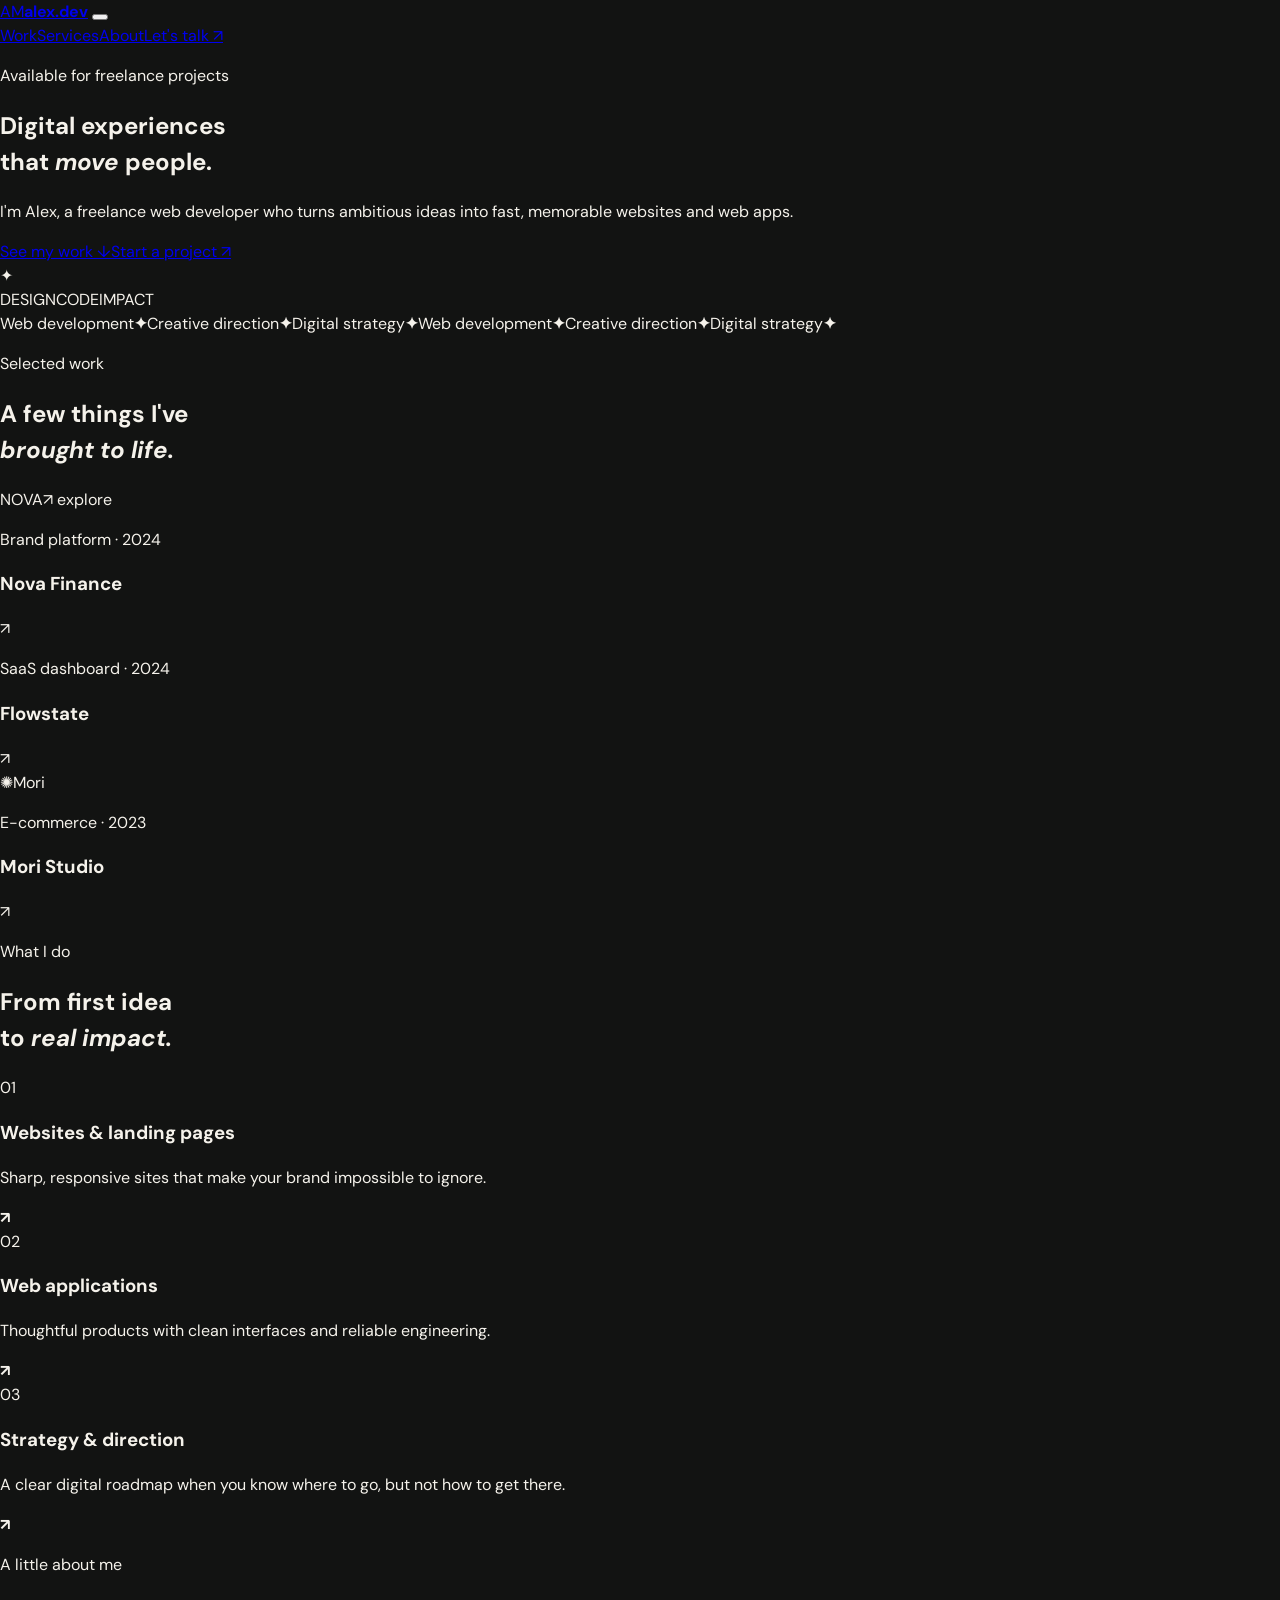
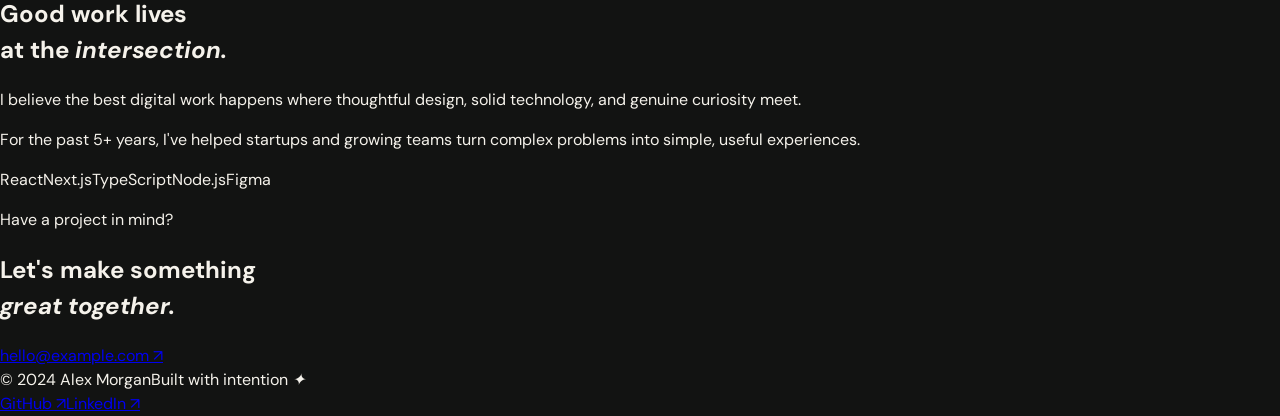
==== index.html @ ef169d7b "Build responsive freelance developer portfolio with dark editorial design" ====
<!doctype html>
<html lang="en">
<head>
  <meta charset="UTF-8" />
  <meta name="viewport" content="width=device-width, initial-scale=1.0" />
  <meta name="description" content="Alex Morgan is a freelance web developer building fast, polished websites and web applications." />
  <title>Alex Morgan — Freelance Web Developer</title>
  <link rel="preconnect" href="https://fonts.googleapis.com" />
  <link rel="preconnect" href="https://fonts.gstatic.com" crossorigin />
  <link href="https://fonts.googleapis.com/css2?family=DM+Sans:wght@400;500;600;700&family=Space+Grotesk:wght@500;600;700&display=swap" rel="stylesheet" />
  <link rel="stylesheet" href="styles.css" />
</head>
<body>
  <div class="noise" aria-hidden="true"></div>
  <header class="site-header">
    <a class="logo" href="#top" aria-label="Alex Morgan home"><span>AM</span><strong>alex<span>.</span>dev</strong></a>
    <button class="menu-toggle" aria-label="Toggle navigation" aria-expanded="false"><span></span><span></span></button>
    <nav class="nav" aria-label="Main navigation">
      <a href="#work">Work</a><a href="#services">Services</a><a href="#about">About</a><a class="nav-cta" href="#contact">Let's talk <span>↗</span></a>
    </nav>
  </header>

  <main id="top">
    <section class="hero section-wrap">
      <div class="hero-copy">
        <p class="eyebrow"><span class="status-dot"></span> Available for freelance projects</p>
        <h1>Digital experiences<br />that <em>move</em> people.</h1>
        <p class="hero-text">I'm Alex, a freelance web developer who turns ambitious ideas into fast, memorable websites and web apps.</p>
        <div class="hero-actions"><a class="button button-primary" href="#work">See my work <span>↓</span></a><a class="text-link" href="#contact">Start a project <span>↗</span></a></div>
      </div>
      <div class="hero-orbit" aria-hidden="true"><div class="orbit orbit-one"></div><div class="orbit orbit-two"></div><div class="orbit-core">✦</div><span class="orbit-label label-one">DESIGN</span><span class="orbit-label label-two">CODE</span><span class="orbit-label label-three">IMPACT</span></div>
    </section>

    <div class="marquee" aria-label="Services"><div class="marquee-track"><span>Web development</span><b>✦</b><span>Creative direction</span><b>✦</b><span>Digital strategy</span><b>✦</b><span>Web development</span><b>✦</b><span>Creative direction</span><b>✦</b><span>Digital strategy</span><b>✦</b></div></div>

    <section id="work" class="section-wrap section"><div class="section-heading"><p class="eyebrow">Selected work</p><h2>A few things I've<br /><em>brought to life.</em></h2></div>
      <div class="project-grid">
        <article class="project-card project-large"><div class="project-visual visual-one"><span class="visual-word">NOVA</span><span class="visual-ui">↗ explore</span></div><div class="project-meta"><div><p class="project-type">Brand platform · 2024</p><h3>Nova Finance</h3></div><span class="arrow">↗</span></div></article>
        <article class="project-card"><div class="project-visual visual-two"><div class="dashboard"><span></span><span></span><span></span><div class="chart"></div></div></div><div class="project-meta"><div><p class="project-type">SaaS dashboard · 2024</p><h3>Flowstate</h3></div><span class="arrow">↗</span></div></article>
        <article class="project-card"><div class="project-visual visual-three"><span class="sun">✺</span><span class="serif-word">Mori</span></div><div class="project-meta"><div><p class="project-type">E-commerce · 2023</p><h3>Mori Studio</h3></div><span class="arrow">↗</span></div></article>
      </div>
    </section>

    <section id="services" class="section-wrap section services-section"><div class="section-heading"><p class="eyebrow">What I do</p><h2>From first idea<br />to <em>real impact.</em></h2></div><div class="services-list"><div class="service"><span>01</span><h3>Websites &amp; landing pages</h3><p>Sharp, responsive sites that make your brand impossible to ignore.</p><b>↗</b></div><div class="service"><span>02</span><h3>Web applications</h3><p>Thoughtful products with clean interfaces and reliable engineering.</p><b>↗</b></div><div class="service"><span>03</span><h3>Strategy &amp; direction</h3><p>A clear digital roadmap when you know where to go, but not how to get there.</p><b>↗</b></div></div></section>

    <section id="about" class="about-section"><div class="section-wrap about-grid"><div><p class="eyebrow">A little about me</p><h2>Good work lives<br />at the <em>intersection.</em></h2></div><div class="about-copy"><p>I believe the best digital work happens where thoughtful design, solid technology, and genuine curiosity meet.</p><p>For the past 5+ years, I've helped startups and growing teams turn complex problems into simple, useful experiences.</p><div class="stack"><span>React</span><span>Next.js</span><span>TypeScript</span><span>Node.js</span><span>Figma</span></div></div></div></section>

    <section id="contact" class="contact-section section-wrap"><p class="eyebrow">Have a project in mind?</p><h2>Let's make something<br /><em>great together.</em></h2><a class="contact-email" href="mailto:hello@example.com">hello@example.com <span>↗</span></a></section>
  </main>
  <footer class="site-footer section-wrap"><span>© 2024 Alex Morgan</span><span>Built with intention <i>✦</i></span><div><a href="https://github.com/" target="_blank" rel="noreferrer">GitHub ↗</a><a href="https://www.linkedin.com/" target="_blank" rel="noreferrer">LinkedIn ↗</a></div></footer>
  <script src="script.js"></script>
</body>
</html>
---- styles.css ----
:root{--ink:#f5f2eb;--muted:#aaa9a3;--bg:#121312;--line:#343631;--lime:#d5f36c;--orange:#ff7958}*{box-sizing:border-box}html{scroll-behavior:smooth}body{margin:0;background:var(--bg);color:var(--ink);font-family:'DM Sans',sans-serif;line-height:1.5}.noise{position:fixed;inset:0;pointer-events:none;opacity:.035;z-index:5;background-image:url("data:image/svg+xml,%3Csvg viewBox='0 0 180 180' xmlns='http://www.w3.org/2000/svg'%3E%3Cfilter id='n'%3E%3CfeTurbulence type='fractalNoise' baseFrequency='.9' numOctaves='3' stitchTiles='stitch'/%3E%3C/filter%3E%3Crect width='100%25' height='100%25' filter='url(%23n)' opacity='.8'/%3E%3C/svg%3E')}a{color:inherit;text-decoration:none}.section-wrap{max-width:1180px;margin:0 auto;padding-left:32px;padding-right:32px}.site-header{height:90px;max-width:1180px;margin:auto;padding:0 32px;display:flex;align-items:center;justify-content:space-between}.logo{display:flex;align-items:center;gap:10px;font-family:'Space Grotesk';font-size:18px}.logo>span{font-size:11px;background:var(--lime);color:#171814;width:30px;height:30px;display:grid;place-items:center;border-radius:50%;font-weight:700}.logo strong span{color:var(--lime)}.nav{display:flex;align-items:center;gap:32px;color:var(--muted);font-size:14px}.nav a:hover,.text-link:hover{color:var(--ink)}.nav-cta{padding:10px 16px;border:1px solid var(--line);border-radius:30px;color:var(--ink)}.nav-cta span,.text-link span,.button span{color:var(--lime);margin-left:8px}.menu-toggle{display:none;background:none;border:0}.hero{min-height:610px;display:flex;align-items:center;justify-content:space-between;position:relative;overflow:hidden}.eyebrow{text-transform:uppercase;letter-spacing:.14em;color:var(--muted);font-size:11px;font-weight:700;margin:0 0 26px}.status-dot{display:inline-block;background:var(--lime);width:7px;height:7px;border-radius:50%;margin:0 8px 1px 0;box-shadow:0 0 12px var(--lime)}h1,h2,h3{font-family:'Space Grotesk',sans-serif;margin:0;line-height:1.04}h1{font-size:clamp(48px,7vw,88px);letter-spacing:-.07em;max-width:720px}h1 em,h2 em{font-family:Georgia,serif;font-weight:400;color:var(--lime)}.hero-text{max-width:410px;color:var(--muted);font-size:17px;margin:30px 0}.hero-actions{display:flex;align-items:center;gap:28px}.button{display:inline-block;padding:15px 21px;border-radius:30px;font-size:14px;font-weight:700}.button-primary{background:var(--lime);color:#171814}.text-link{font-size:14px;font-weight:700}.hero-orbit{width:380px;height:380px;position:relative;flex:none;margin-right:4%}.orbit{border:1px solid var(--line);border-radius:50%;position:absolute;inset:0}.orbit-one{transform:rotate(35deg) scaleY(.43);border-color:#5d624f}.orbit-two{transform:rotate(-35deg) scaleY(.43);border-color:#5d624f}.orbit-core{position:absolute;left:50%;top:50%;transform:translate(-50%,-50%);width:110px;height:110px;border-radius:50%;background:var(--orange);display:grid;place-items:center;font-size:40px;color:#1b1714}.orbit-label{position:absolute;font-size:10px;letter-spacing:.12em;color:var(--muted)}.label-one{top:20%;right:0}.label-two{bottom:18%;left:3%}.label-three{top:47%;left:-8%;color:var(--lime)}.marquee{border-block:1px solid var(--line);overflow:hidden;white-space:nowrap}.marquee-track{display:flex;justify-content:space-around;min-width:1050px;padding:20px 0;color:var(--muted);font-family:'Space Grotesk';font-size:13px;text-transform:uppercase;letter-spacing:.1em}.marquee b{color:var(--lime);font-weight:400}.section{padding-top:145px;padding-bottom:145px}.section-heading{margin-bottom:68px}.section-heading h2,.about-section h2,.contact-section h2{font-size:clamp(40px,5vw,68px);letter-spacing:-.06em}.project-grid{display:grid;grid-template-columns:1fr 1fr;gap:62px 24px}.project-card:first-child{grid-column:span 2}.project-visual{height:380px;display:grid;place-items:center;overflow:hidden;position:relative}.project-large .project-visual{height:480px}.visual-one{background:#e8dfcf;color:#292d27}.visual-word{font-family:'Space Grotesk';font-size:clamp(70px,13vw,170px);letter-spacing:-.1em;font-weight:700}.visual-ui{position:absolute;right:28px;bottom:24px;font-size:12px;text-transform:uppercase}.visual-two{background:#27342e}.dashboard{background:#d5f36c;width:70%;height:65%;padding:18px;box-shadow:18px 18px 0 #17201b;position:relative}.dashboard span{display:inline-block;width:7px;height:7px;border-radius:50%;background:#27342e;margin-right:4px}.chart{position:absolute;bottom:18%;left:12%;right:12%;height:35%;border-bottom:2px solid #27342e;border-left:2px solid #27342e;transform:skewY(-18deg)}.visual-three{background:#d9e2d3;color:#304036}.sun{font-size:52px;position:absolute;top:15%;right:18%}.serif-word{font:italic 100px Georgia}.project-meta{display:flex;justify-content:space-between;padding-top:18px;border-bottom:1px solid var(--line);padding-bottom:20px}.project-type{color:var(--muted);font-size:11px;text-transform:uppercase;letter-spacing:.12em;margin:0 0 8px}.project-meta h3{font-size:23px}.arrow{color:var(--lime);font-size:24px}.services-section{display:grid;grid-template-columns:1fr 1.3fr;gap:80px}.services-list{border-top:1px solid var(--line)}.service{display:grid;grid-template-columns:40px 1fr 30px;gap:20px;align-items:start;padding:26px 0;border-bottom:1px solid var(--line)}.service>span,.service p{color:var(--muted);font-size:13px}.service h3{font-size:21px}.service p{margin:9px 0 0;max-width:300px}.service b{color:var(--lime);font-size:22px}.about-section{background:#d5f36c;color:#1c211a;padding:130px 0}.about-grid{display:grid;grid-template-columns:1fr 1fr;gap:80px}.about-section .eyebrow{color:#576247}.about-section h2 em{color:#27351e}.about-copy>p{font-size:19px;max-width:470px}.stack{display:flex;flex-wrap:wrap;gap:8px;margin-top:35px}.stack span{border:1px solid #8ba149;border-radius:20px;padding:8px 14px;font-size:12px}.contact-section{text-align:center;padding-top:160px;padding-bottom:150px}.contact-section .eyebrow{color:var(--lime)}.contact-email{display:inline-block;font:clamp(20px,3vw,32px) Georgia,serif;font-style:italic;margin-top:45px;border-bottom:1px solid var(--lime);padding-bottom:10px}.contact-email span{font:20px 'DM Sans';color:var(--lime);margin-left:10px}.site-footer{border-top:1px solid var(--line);padding-top:24px;padding-bottom:32px;color:var(--muted);font-size:12px;display:flex;justify-content:space-between}.site-footer div{display:flex;gap:22px}.site-footer a:hover{color:var(--lime)}.site-footer i{color:var(--lime);font-style:normal}.menu-toggle span{display:block;width:24px;height:1px;background:var(--ink);margin:6px}
@media(max-width:800px){.site-header{height:75px}.menu-toggle{display:block}.nav{display:none;position:absolute;z-index:10;top:75px;left:0;right:0;background:var(--bg);padding:24px 32px 30px;flex-direction:column;align-items:flex-start;border-bottom:1px solid var(--line)}.nav.open{display:flex}.hero{min-height:670px;display:block;padding-top:100px}.hero-orbit{position:absolute;width:260px;height:260px;right:-80px;bottom:30px;opacity:.8}.orbit-core{width:75px;height:75px;font-size:27px}.hero-text{font-size:15px}.section{padding-top:100px;padding-bottom:100px}.project-grid{display:block}.project-card{margin-bottom:52px}.project-large .project-visual,.project-visual{height:300px}.services-section,.about-grid{display:block}.services-list{margin-top:50px}.about-section{padding:100px 0}.about-copy{margin-top:50px}.site-footer{flex-wrap:wrap;gap:16px}.site-footer>span:nth-child(2){order:3;width:100%}}
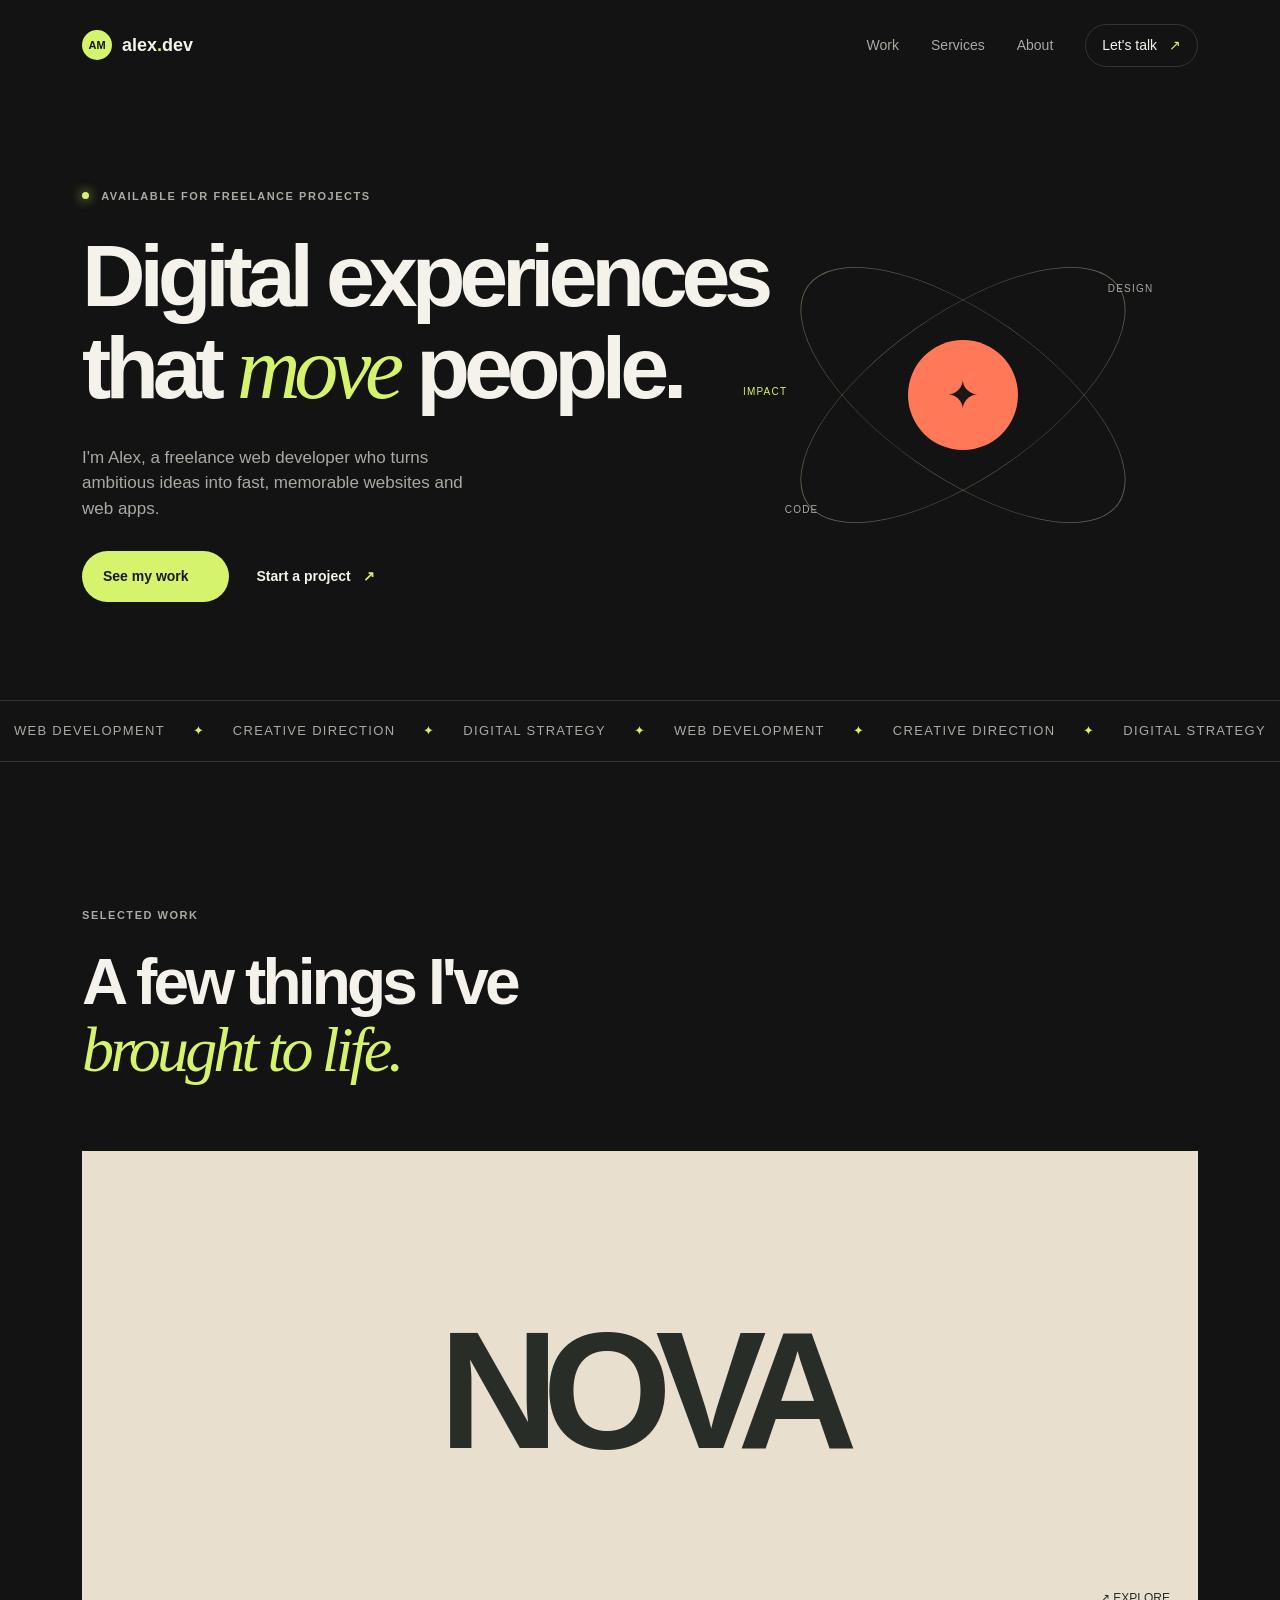
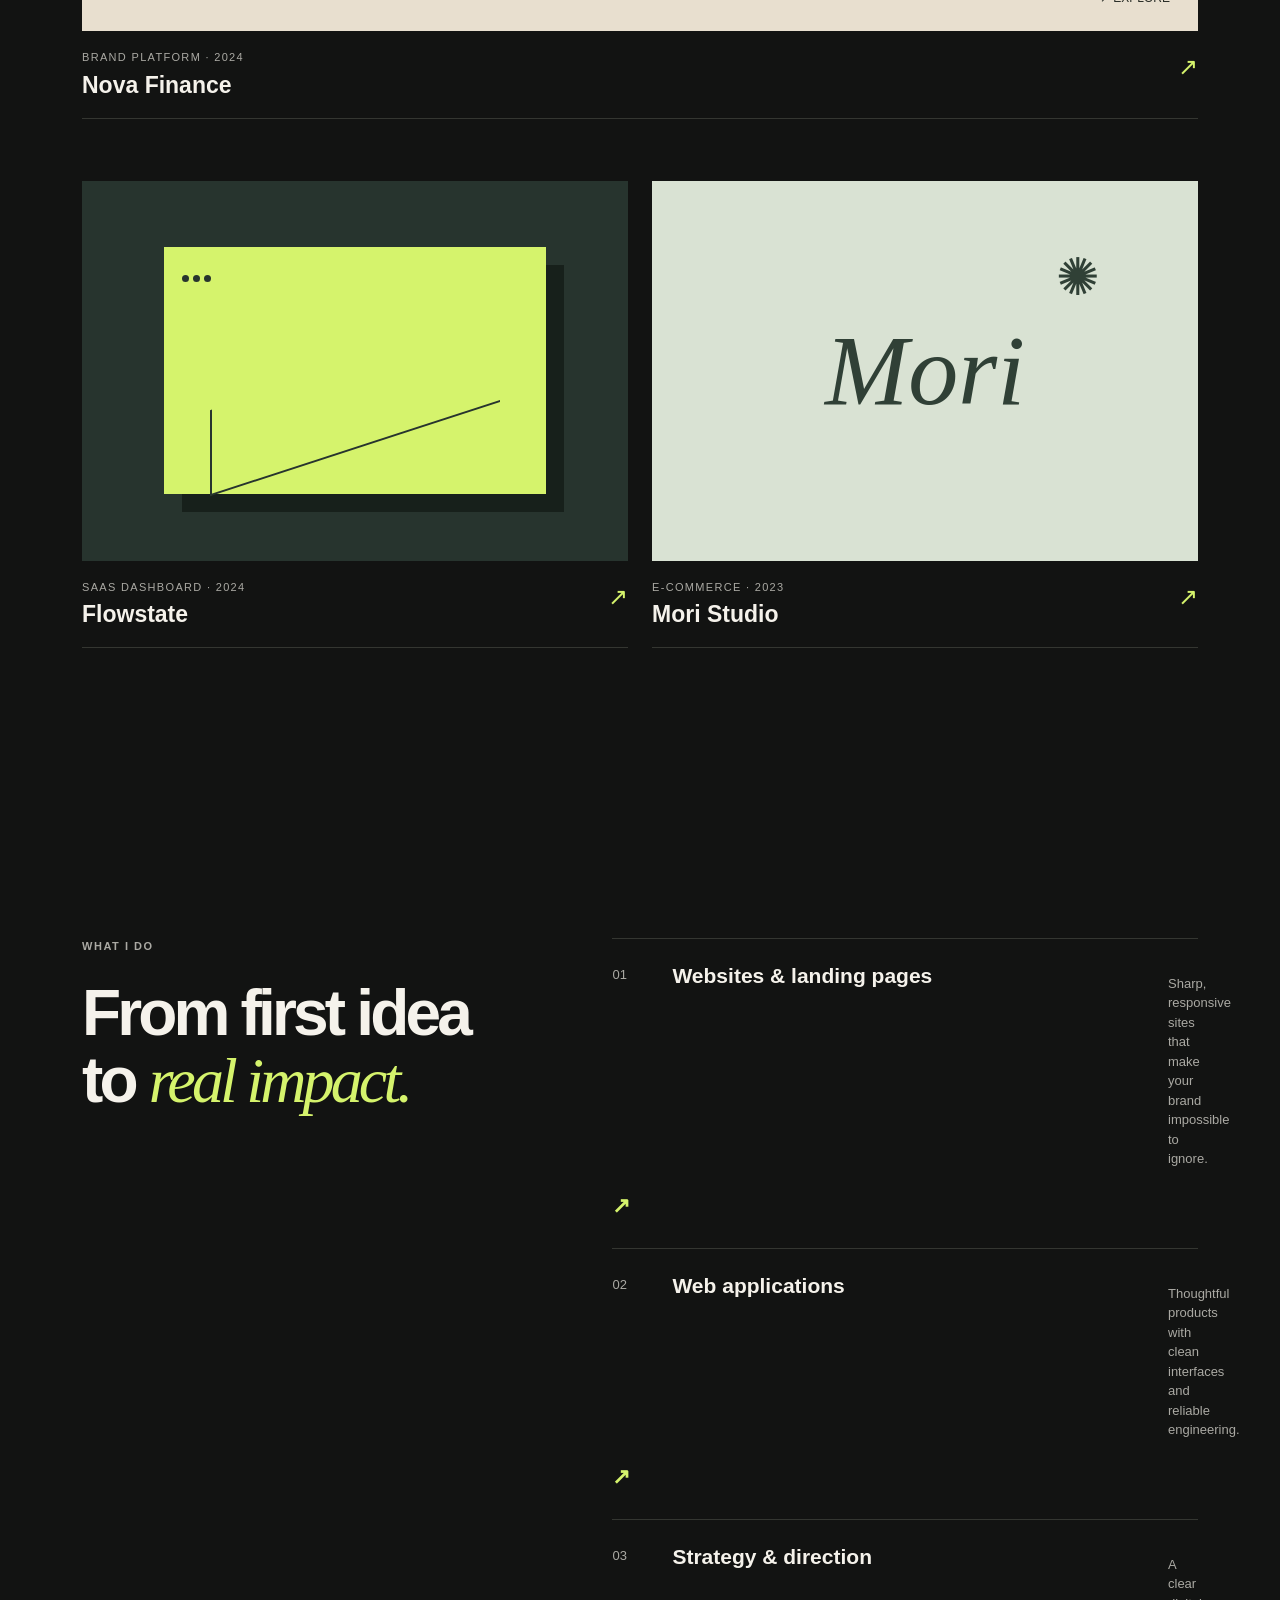
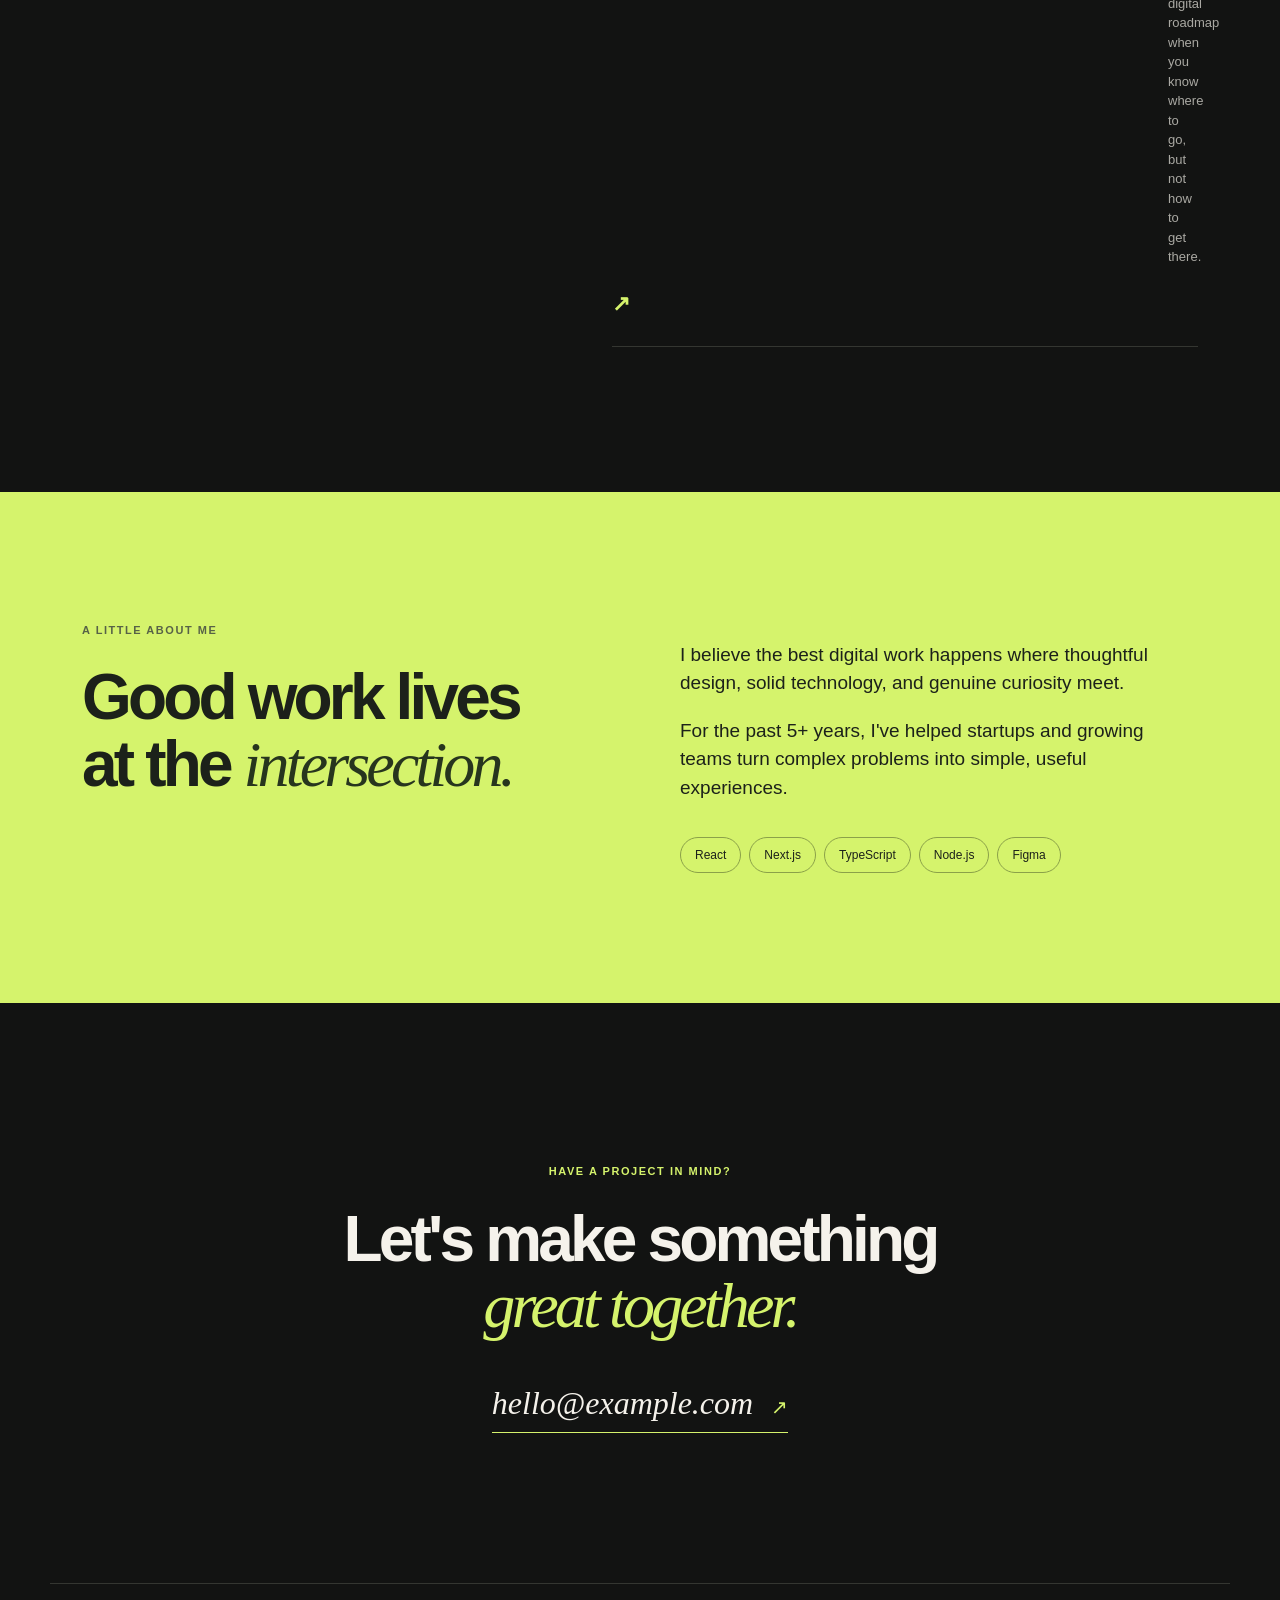
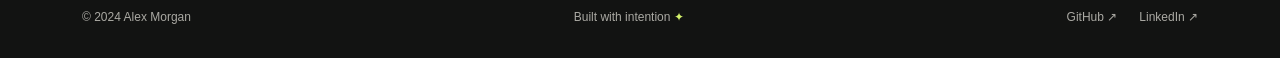
==== commit 5f7fd803: "Convert portfolio into a self-contained single HTML file" ====
--- a/index.html
+++ b/index.html
@@ -1,53 +1,26 @@
 <!doctype html>
 <html lang="en">
 <head>
-  <meta charset="UTF-8" />
-  <meta name="viewport" content="width=device-width, initial-scale=1.0" />
-  <meta name="description" content="Alex Morgan is a freelance web developer building fast, polished websites and web applications." />
+  <meta charset="UTF-8">
+  <meta name="viewport" content="width=device-width, initial-scale=1.0">
+  <meta name="description" content="Alex Morgan is a freelance web developer building fast, polished websites and web applications.">
   <title>Alex Morgan — Freelance Web Developer</title>
-  <link rel="preconnect" href="https://fonts.googleapis.com" />
-  <link rel="preconnect" href="https://fonts.gstatic.com" crossorigin />
-  <link href="https://fonts.googleapis.com/css2?family=DM+Sans:wght@400;500;600;700&family=Space+Grotesk:wght@500;600;700&display=swap" rel="stylesheet" />
-  <link rel="stylesheet" href="styles.css" />
+  <style>
+    :root{--ink:#f5f2eb;--muted:#aaa9a3;--bg:#121312;--line:#343631;--lime:#d5f36c;--orange:#ff7958}*{box-sizing:border-box}html{scroll-behavior:smooth}body{margin:0;background:var(--bg);color:var(--ink);font-family:Arial,Helvetica,sans-serif;line-height:1.5}a{color:inherit;text-decoration:none}.section-wrap{max-width:1180px;margin:auto;padding-left:32px;padding-right:32px}.site-header{height:90px;max-width:1180px;margin:auto;padding:0 32px;display:flex;align-items:center;justify-content:space-between}.logo{display:flex;align-items:center;gap:10px;font-size:18px;font-weight:700}.logo>span{font-size:11px;background:var(--lime);color:#171814;width:30px;height:30px;display:grid;place-items:center;border-radius:50%}.logo strong span{color:var(--lime)}.nav{display:flex;align-items:center;gap:32px;color:var(--muted);font-size:14px}.nav a:hover,.text-link:hover{color:var(--ink)}.nav-cta{padding:10px 16px;border:1px solid var(--line);border-radius:30px;color:var(--ink)}.nav-cta span,.text-link span,.button span{color:var(--lime);margin-left:8px}.menu-toggle{display:none;background:none;border:0}.menu-toggle span{display:block;width:24px;height:1px;background:var(--ink);margin:6px}.hero{min-height:610px;display:flex;align-items:center;justify-content:space-between;position:relative;overflow:hidden}.eyebrow{text-transform:uppercase;letter-spacing:.14em;color:var(--muted);font-size:11px;font-weight:700;margin:0 0 26px}.status-dot{display:inline-block;background:var(--lime);width:7px;height:7px;border-radius:50%;margin:0 8px 1px 0;box-shadow:0 0 12px var(--lime)}h1,h2,h3{margin:0;line-height:1.04}h1{font-size:clamp(48px,7vw,88px);letter-spacing:-.07em;max-width:720px}h1 em,h2 em{font-family:Georgia,serif;font-weight:400;color:var(--lime)}.hero-text{max-width:410px;color:var(--muted);font-size:17px;margin:30px 0}.hero-actions{display:flex;align-items:center;gap:28px}.button{display:inline-block;padding:15px 21px;border-radius:30px;font-size:14px;font-weight:700}.button-primary{background:var(--lime);color:#171814}.text-link{font-size:14px;font-weight:700}.hero-orbit{width:380px;height:380px;position:relative;flex:none;margin-right:4%}.orbit{border:1px solid var(--line);border-radius:50%;position:absolute;inset:0}.orbit-one{transform:rotate(35deg) scaleY(.43);border-color:#5d624f}.orbit-two{transform:rotate(-35deg) scaleY(.43);border-color:#5d624f}.orbit-core{position:absolute;left:50%;top:50%;transform:translate(-50%,-50%);width:110px;height:110px;border-radius:50%;background:var(--orange);display:grid;place-items:center;font-size:40px;color:#1b1714}.orbit-label{position:absolute;font-size:10px;letter-spacing:.12em;color:var(--muted)}.label-one{top:20%;right:0}.label-two{bottom:18%;left:3%}.label-three{top:47%;left:-8%;color:var(--lime)}.marquee{border-block:1px solid var(--line);overflow:hidden;white-space:nowrap}.marquee-track{display:flex;justify-content:space-around;min-width:1050px;padding:20px 0;color:var(--muted);font-size:13px;text-transform:uppercase;letter-spacing:.1em}.marquee b{color:var(--lime);font-weight:400}.section{padding-top:145px;padding-bottom:145px}.section-heading{margin-bottom:68px}.section-heading h2,.about-section h2,.contact-section h2{font-size:clamp(40px,5vw,68px);letter-spacing:-.06em}.project-grid{display:grid;grid-template-columns:1fr 1fr;gap:62px 24px}.project-card:first-child{grid-column:span 2}.project-visual{height:380px;display:grid;place-items:center;overflow:hidden;position:relative}.project-large .project-visual{height:480px}.visual-one{background:#e8dfcf;color:#292d27}.visual-word{font-size:clamp(70px,13vw,170px);letter-spacing:-.1em;font-weight:700}.visual-ui{position:absolute;right:28px;bottom:24px;font-size:12px;text-transform:uppercase}.visual-two{background:#27342e}.dashboard{background:var(--lime);width:70%;height:65%;padding:18px;box-shadow:18px 18px 0 #17201b;position:relative}.dashboard span{display:inline-block;width:7px;height:7px;border-radius:50%;background:#27342e;margin-right:4px}.chart{position:absolute;bottom:18%;left:12%;right:12%;height:35%;border-bottom:2px solid #27342e;border-left:2px solid #27342e;transform:skewY(-18deg)}.visual-three{background:#d9e2d3;color:#304036}.sun{font-size:52px;position:absolute;top:15%;right:18%}.serif-word{font:italic 100px Georgia}.project-meta{display:flex;justify-content:space-between;padding-top:18px;border-bottom:1px solid var(--line);padding-bottom:20px}.project-type{color:var(--muted);font-size:11px;text-transform:uppercase;letter-spacing:.12em;margin:0 0 8px}.project-meta h3{font-size:23px}.arrow{color:var(--lime);font-size:24px}.services-section{display:grid;grid-template-columns:1fr 1.3fr;gap:80px}.services-list{border-top:1px solid var(--line)}.service{display:grid;grid-template-columns:40px 1fr 30px;gap:20px;align-items:start;padding:26px 0;border-bottom:1px solid var(--line)}.service>span,.service p{color:var(--muted);font-size:13px}.service h3{font-size:21px}.service p{margin:9px 0 0;max-width:300px}.service b{color:var(--lime);font-size:22px}.about-section{background:var(--lime);color:#1c211a;padding:130px 0}.about-grid{display:grid;grid-template-columns:1fr 1fr;gap:80px}.about-section .eyebrow{color:#576247}.about-section h2 em{color:#27351e}.about-copy>p{font-size:19px;max-width:470px}.stack{display:flex;flex-wrap:wrap;gap:8px;margin-top:35px}.stack span{border:1px solid #8ba149;border-radius:20px;padding:8px 14px;font-size:12px}.contact-section{text-align:center;padding-top:160px;padding-bottom:150px}.contact-section .eyebrow{color:var(--lime)}.contact-email{display:inline-block;font:clamp(20px,3vw,32px) Georgia,serif;font-style:italic;margin-top:45px;border-bottom:1px solid var(--lime);padding-bottom:10px}.contact-email span{font:20px Arial;color:var(--lime);margin-left:10px}.site-footer{border-top:1px solid var(--line);padding-top:24px;padding-bottom:32px;color:var(--muted);font-size:12px;display:flex;justify-content:space-between}.site-footer div{display:flex;gap:22px}.site-footer a:hover{color:var(--lime)}.site-footer i{color:var(--lime);font-style:normal}
+    @media(max-width:800px){.site-header{height:75px}.menu-toggle{display:block}.nav{display:none;position:absolute;z-index:10;top:75px;left:0;right:0;background:var(--bg);padding:24px 32px 30px;flex-direction:column;align-items:flex-start;border-bottom:1px solid var(--line)}.nav.open{display:flex}.hero{min-height:670px;display:block;padding-top:100px}.hero-orbit{position:absolute;width:260px;height:260px;right:-80px;bottom:30px;opacity:.8}.orbit-core{width:75px;height:75px;font-size:27px}.hero-text{font-size:15px}.section{padding-top:100px;padding-bottom:100px}.project-grid{display:block}.project-card{margin-bottom:52px}.project-large .project-visual,.project-visual{height:300px}.services-section,.about-grid{display:block}.services-list{margin-top:50px}.about-section{padding:100px 0}.about-copy{margin-top:50px}.site-footer{flex-wrap:wrap;gap:16px}.site-footer>span:nth-child(2){order:3;width:100%}}
+  </style>
 </head>
 <body>
-  <div class="noise" aria-hidden="true"></div>
-  <header class="site-header">
-    <a class="logo" href="#top" aria-label="Alex Morgan home"><span>AM</span><strong>alex<span>.</span>dev</strong></a>
-    <button class="menu-toggle" aria-label="Toggle navigation" aria-expanded="false"><span></span><span></span></button>
-    <nav class="nav" aria-label="Main navigation">
-      <a href="#work">Work</a><a href="#services">Services</a><a href="#about">About</a><a class="nav-cta" href="#contact">Let's talk <span>↗</span></a>
-    </nav>
-  </header>
-
+  <header class="site-header"><a class="logo" href="#top" aria-label="Alex Morgan home"><span>AM</span><strong>alex<span>.</span>dev</strong></a><button class="menu-toggle" aria-label="Toggle navigation" aria-expanded="false"><span></span><span></span></button><nav class="nav" aria-label="Main navigation"><a href="#work">Work</a><a href="#services">Services</a><a href="#about">About</a><a class="nav-cta" href="#contact">Let's talk <span>↗</span></a></nav></header>
   <main id="top">
-    <section class="hero section-wrap">
-      <div class="hero-copy">
-        <p class="eyebrow"><span class="status-dot"></span> Available for freelance projects</p>
-        <h1>Digital experiences<br />that <em>move</em> people.</h1>
-        <p class="hero-text">I'm Alex, a freelance web developer who turns ambitious ideas into fast, memorable websites and web apps.</p>
-        <div class="hero-actions"><a class="button button-primary" href="#work">See my work <span>↓</span></a><a class="text-link" href="#contact">Start a project <span>↗</span></a></div>
-      </div>
-      <div class="hero-orbit" aria-hidden="true"><div class="orbit orbit-one"></div><div class="orbit orbit-two"></div><div class="orbit-core">✦</div><span class="orbit-label label-one">DESIGN</span><span class="orbit-label label-two">CODE</span><span class="orbit-label label-three">IMPACT</span></div>
-    </section>
-
-    <div class="marquee" aria-label="Services"><div class="marquee-track"><span>Web development</span><b>✦</b><span>Creative direction</span><b>✦</b><span>Digital strategy</span><b>✦</b><span>Web development</span><b>✦</b><span>Creative direction</span><b>✦</b><span>Digital strategy</span><b>✦</b></div></div>
-
-    <section id="work" class="section-wrap section"><div class="section-heading"><p class="eyebrow">Selected work</p><h2>A few things I've<br /><em>brought to life.</em></h2></div>
-      <div class="project-grid">
-        <article class="project-card project-large"><div class="project-visual visual-one"><span class="visual-word">NOVA</span><span class="visual-ui">↗ explore</span></div><div class="project-meta"><div><p class="project-type">Brand platform · 2024</p><h3>Nova Finance</h3></div><span class="arrow">↗</span></div></article>
-        <article class="project-card"><div class="project-visual visual-two"><div class="dashboard"><span></span><span></span><span></span><div class="chart"></div></div></div><div class="project-meta"><div><p class="project-type">SaaS dashboard · 2024</p><h3>Flowstate</h3></div><span class="arrow">↗</span></div></article>
-        <article class="project-card"><div class="project-visual visual-three"><span class="sun">✺</span><span class="serif-word">Mori</span></div><div class="project-meta"><div><p class="project-type">E-commerce · 2023</p><h3>Mori Studio</h3></div><span class="arrow">↗</span></div></article>
-      </div>
-    </section>
-
-    <section id="services" class="section-wrap section services-section"><div class="section-heading"><p class="eyebrow">What I do</p><h2>From first idea<br />to <em>real impact.</em></h2></div><div class="services-list"><div class="service"><span>01</span><h3>Websites &amp; landing pages</h3><p>Sharp, responsive sites that make your brand impossible to ignore.</p><b>↗</b></div><div class="service"><span>02</span><h3>Web applications</h3><p>Thoughtful products with clean interfaces and reliable engineering.</p><b>↗</b></div><div class="service"><span>03</span><h3>Strategy &amp; direction</h3><p>A clear digital roadmap when you know where to go, but not how to get there.</p><b>↗</b></div></div></section>
-
-    <section id="about" class="about-section"><div class="section-wrap about-grid"><div><p class="eyebrow">A little about me</p><h2>Good work lives<br />at the <em>intersection.</em></h2></div><div class="about-copy"><p>I believe the best digital work happens where thoughtful design, solid technology, and genuine curiosity meet.</p><p>For the past 5+ years, I've helped startups and growing teams turn complex problems into simple, useful experiences.</p><div class="stack"><span>React</span><span>Next.js</span><span>TypeScript</span><span>Node.js</span><span>Figma</span></div></div></div></section>
-
-    <section id="contact" class="contact-section section-wrap"><p class="eyebrow">Have a project in mind?</p><h2>Let's make something<br /><em>great together.</em></h2><a class="contact-email" href="mailto:hello@example.com">hello@example.com <span>↗</span></a></section>
+    <section class="hero section-wrap"><div class="hero-copy"><p class="eyebrow"><span class="status-dot"></span> Available for freelance projects</p><h1>Digital experiences<br>that <em>move</em> people.</h1><p class="hero-text">I'm Alex, a freelance web developer who turns ambitious ideas into fast, memorable websites and web apps.</p><div class="hero-actions"><a class="button button-primary" href="#work">See my work <span>↓</span></a><a class="text-link" href="#contact">Start a project <span>↗</span></a></div></div><div class="hero-orbit" aria-hidden="true"><div class="orbit orbit-one"></div><div class="orbit orbit-two"></div><div class="orbit-core">✦</div><span class="orbit-label label-one">DESIGN</span><span class="orbit-label label-two">CODE</span><span class="orbit-label label-three">IMPACT</span></div></section>
+    <div class="marquee"><div class="marquee-track"><span>Web development</span><b>✦</b><span>Creative direction</span><b>✦</b><span>Digital strategy</span><b>✦</b><span>Web development</span><b>✦</b><span>Creative direction</span><b>✦</b><span>Digital strategy</span></div></div>
+    <section id="work" class="section-wrap section"><div class="section-heading"><p class="eyebrow">Selected work</p><h2>A few things I've<br><em>brought to life.</em></h2></div><div class="project-grid"><article class="project-card project-large"><div class="project-visual visual-one"><span class="visual-word">NOVA</span><span class="visual-ui">↗ explore</span></div><div class="project-meta"><div><p class="project-type">Brand platform · 2024</p><h3>Nova Finance</h3></div><span class="arrow">↗</span></div></article><article class="project-card"><div class="project-visual visual-two"><div class="dashboard"><span></span><span></span><span></span><div class="chart"></div></div></div><div class="project-meta"><div><p class="project-type">SaaS dashboard · 2024</p><h3>Flowstate</h3></div><span class="arrow">↗</span></div></article><article class="project-card"><div class="project-visual visual-three"><span class="sun">✺</span><span class="serif-word">Mori</span></div><div class="project-meta"><div><p class="project-type">E-commerce · 2023</p><h3>Mori Studio</h3></div><span class="arrow">↗</span></div></article></div></section>
+    <section id="services" class="section-wrap section services-section"><div class="section-heading"><p class="eyebrow">What I do</p><h2>From first idea<br>to <em>real impact.</em></h2></div><div class="services-list"><div class="service"><span>01</span><h3>Websites &amp; landing pages</h3><p>Sharp, responsive sites that make your brand impossible to ignore.</p><b>↗</b></div><div class="service"><span>02</span><h3>Web applications</h3><p>Thoughtful products with clean interfaces and reliable engineering.</p><b>↗</b></div><div class="service"><span>03</span><h3>Strategy &amp; direction</h3><p>A clear digital roadmap when you know where to go, but not how to get there.</p><b>↗</b></div></div></section>
+    <section id="about" class="about-section"><div class="section-wrap about-grid"><div><p class="eyebrow">A little about me</p><h2>Good work lives<br>at the <em>intersection.</em></h2></div><div class="about-copy"><p>I believe the best digital work happens where thoughtful design, solid technology, and genuine curiosity meet.</p><p>For the past 5+ years, I've helped startups and growing teams turn complex problems into simple, useful experiences.</p><div class="stack"><span>React</span><span>Next.js</span><span>TypeScript</span><span>Node.js</span><span>Figma</span></div></div></div></section>
+    <section id="contact" class="contact-section section-wrap"><p class="eyebrow">Have a project in mind?</p><h2>Let's make something<br><em>great together.</em></h2><a class="contact-email" href="mailto:hello@example.com">hello@example.com <span>↗</span></a></section>
   </main>
   <footer class="site-footer section-wrap"><span>© 2024 Alex Morgan</span><span>Built with intention <i>✦</i></span><div><a href="https://github.com/" target="_blank" rel="noreferrer">GitHub ↗</a><a href="https://www.linkedin.com/" target="_blank" rel="noreferrer">LinkedIn ↗</a></div></footer>
-  <script src="script.js"></script>
+  <script>const toggle=document.querySelector('.menu-toggle'),nav=document.querySelector('.nav');toggle.addEventListener('click',()=>{const open=nav.classList.toggle('open');toggle.setAttribute('aria-expanded',open)});document.querySelectorAll('.nav a').forEach(link=>link.addEventListener('click',()=>{nav.classList.remove('open');toggle.setAttribute('aria-expanded','false')}));</script>
 </body>
 </html>
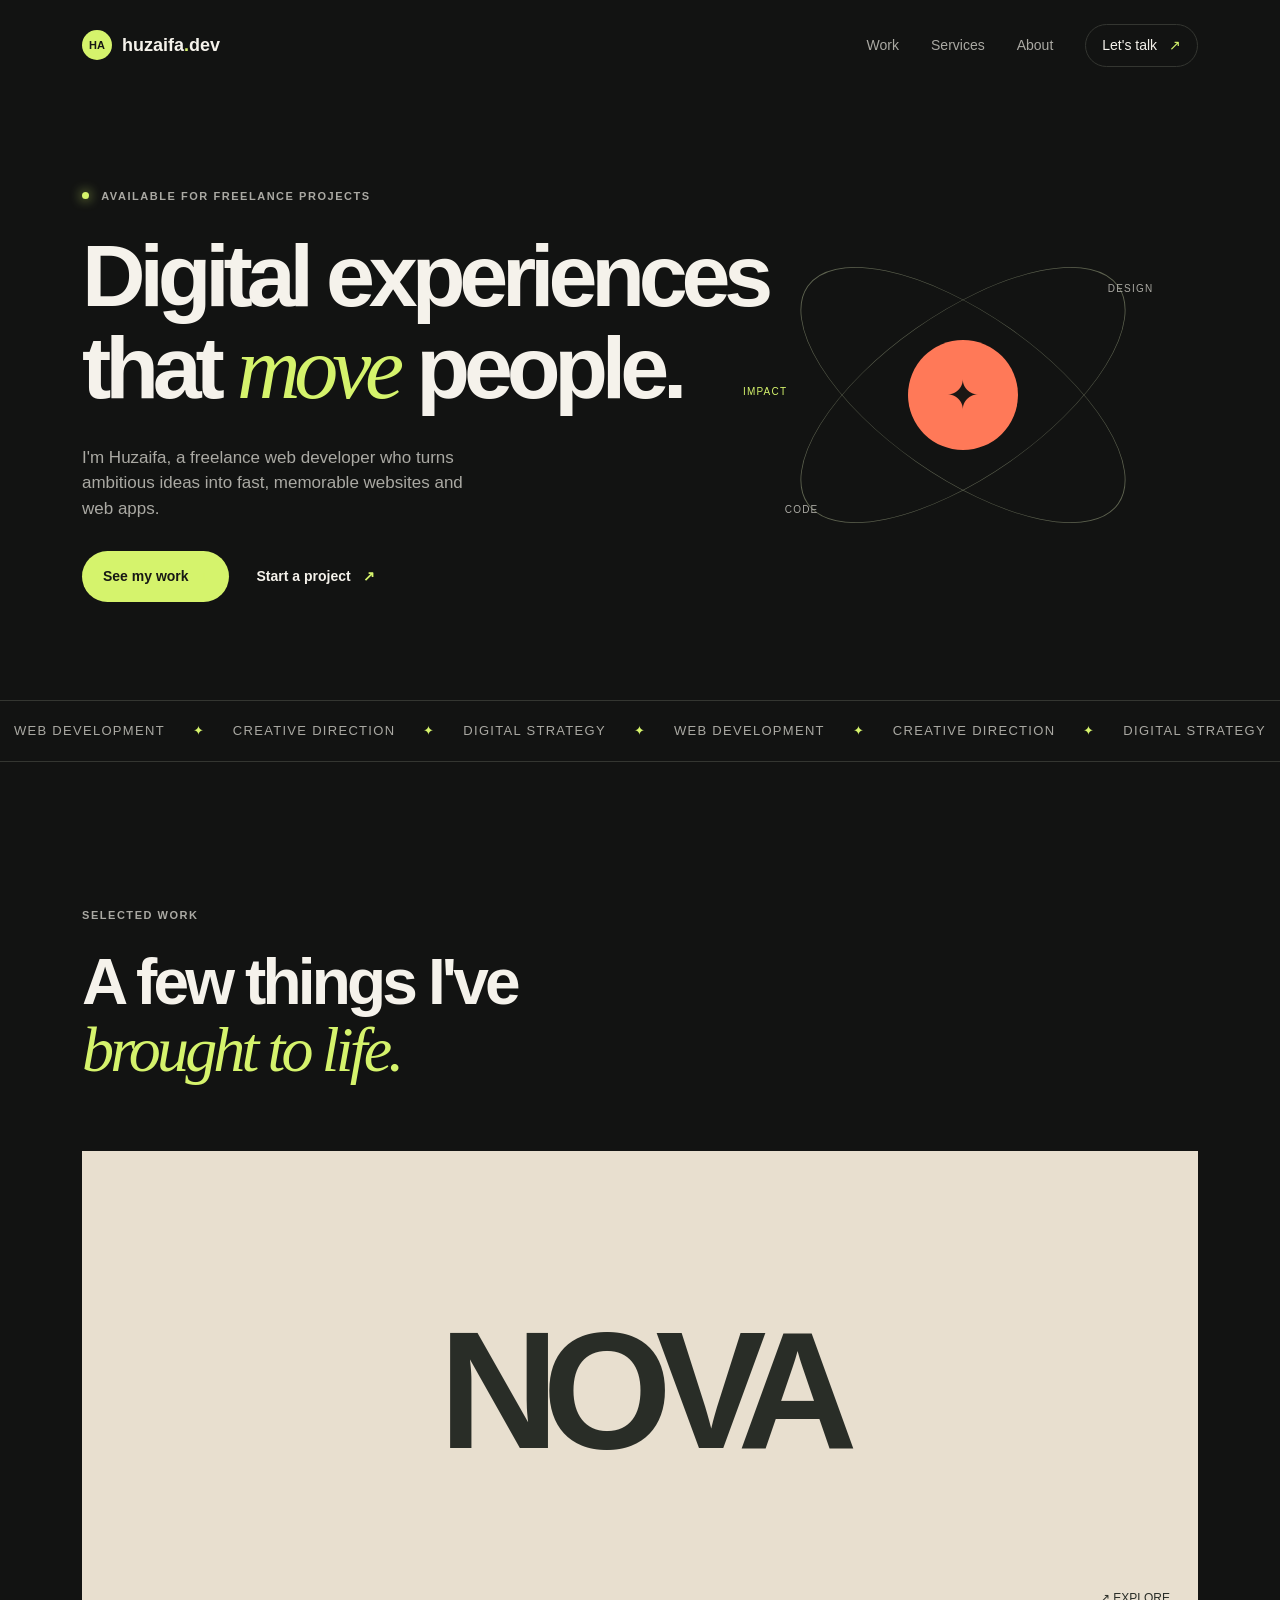
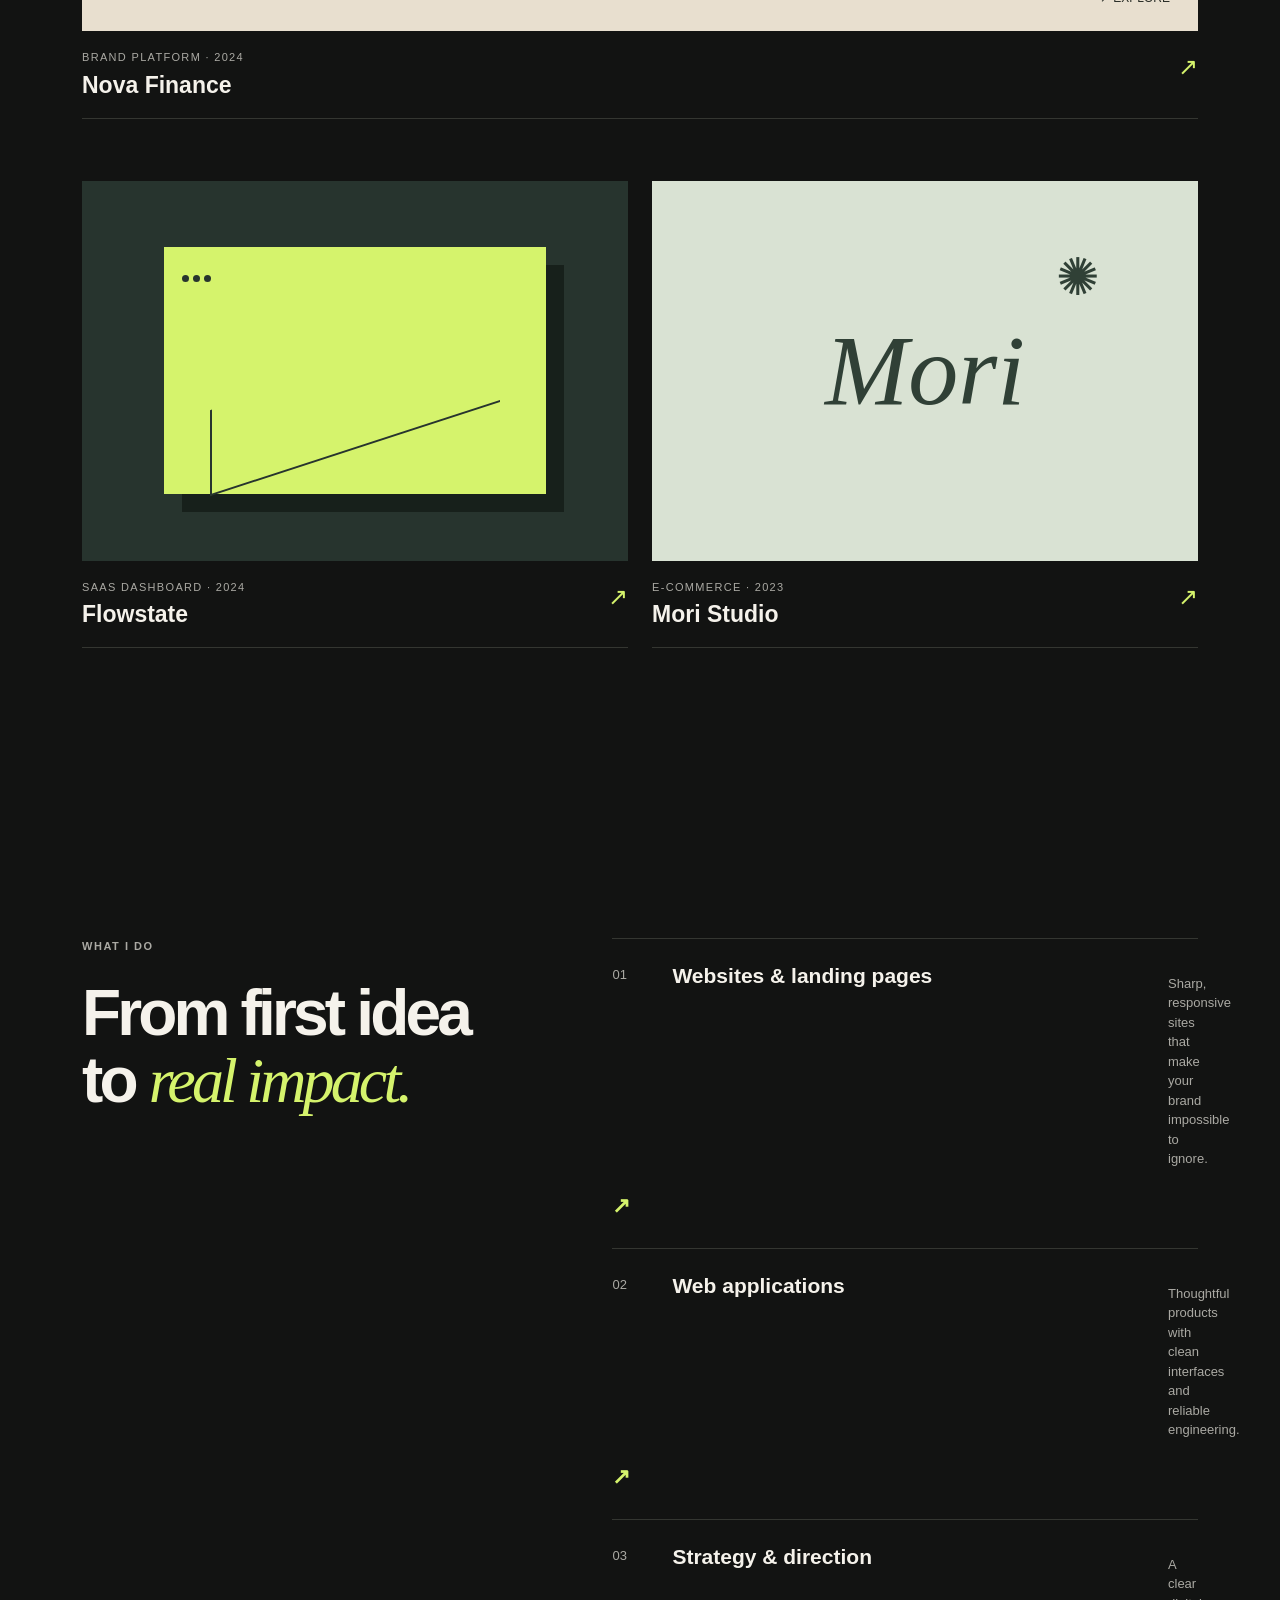
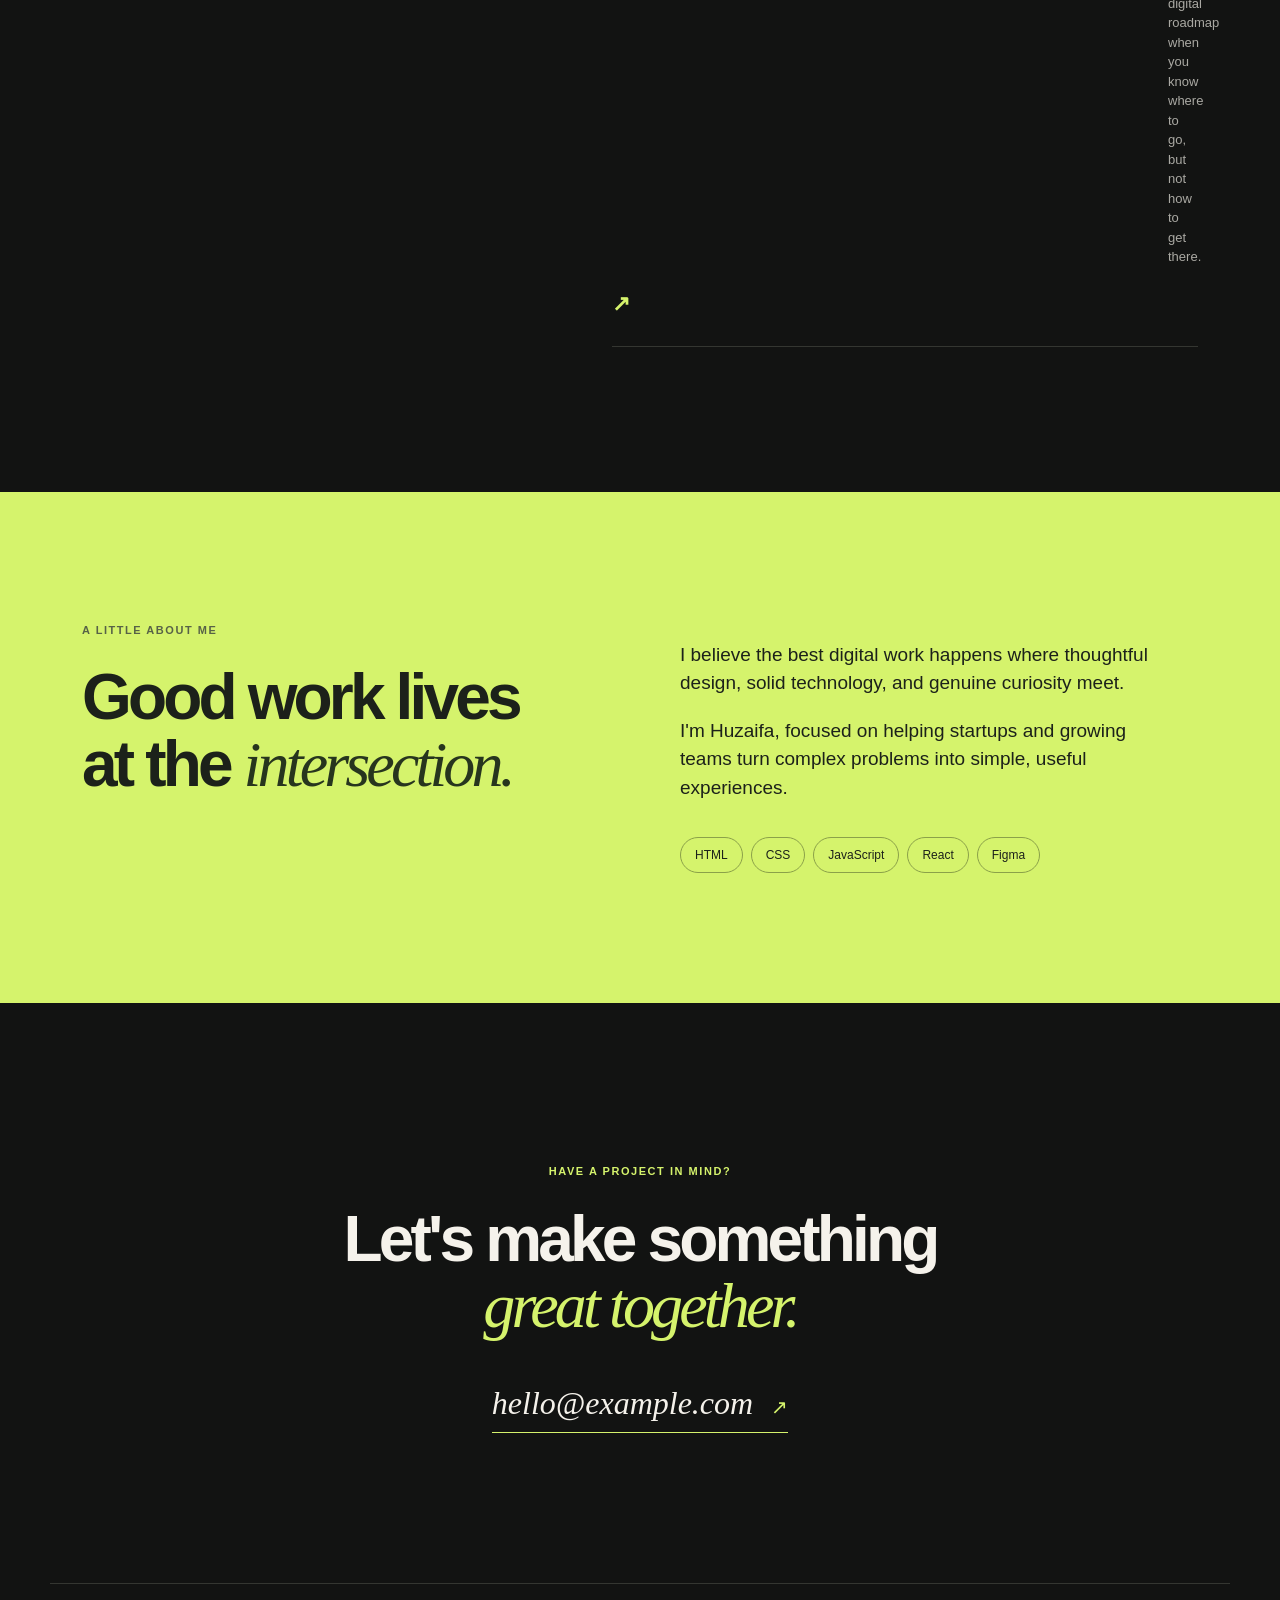
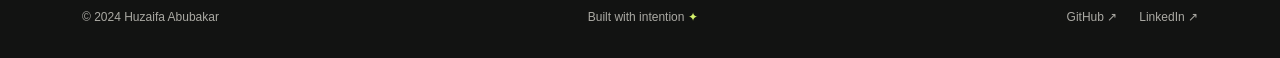
==== commit 0539414d: "Personalize portfolio with Huzaifa Abubakar identity" ====
--- a/index.html
+++ b/index.html
@@ -3,24 +3,24 @@
 <head>
   <meta charset="UTF-8">
   <meta name="viewport" content="width=device-width, initial-scale=1.0">
-  <meta name="description" content="Alex Morgan is a freelance web developer building fast, polished websites and web applications.">
-  <title>Alex Morgan — Freelance Web Developer</title>
+  <meta name="description" content="Huzaifa Abubakar is a freelance web developer building fast, polished websites and web applications.">
+  <title>Huzaifa Abubakar — Freelance Web Developer</title>
   <style>
     :root{--ink:#f5f2eb;--muted:#aaa9a3;--bg:#121312;--line:#343631;--lime:#d5f36c;--orange:#ff7958}*{box-sizing:border-box}html{scroll-behavior:smooth}body{margin:0;background:var(--bg);color:var(--ink);font-family:Arial,Helvetica,sans-serif;line-height:1.5}a{color:inherit;text-decoration:none}.section-wrap{max-width:1180px;margin:auto;padding-left:32px;padding-right:32px}.site-header{height:90px;max-width:1180px;margin:auto;padding:0 32px;display:flex;align-items:center;justify-content:space-between}.logo{display:flex;align-items:center;gap:10px;font-size:18px;font-weight:700}.logo>span{font-size:11px;background:var(--lime);color:#171814;width:30px;height:30px;display:grid;place-items:center;border-radius:50%}.logo strong span{color:var(--lime)}.nav{display:flex;align-items:center;gap:32px;color:var(--muted);font-size:14px}.nav a:hover,.text-link:hover{color:var(--ink)}.nav-cta{padding:10px 16px;border:1px solid var(--line);border-radius:30px;color:var(--ink)}.nav-cta span,.text-link span,.button span{color:var(--lime);margin-left:8px}.menu-toggle{display:none;background:none;border:0}.menu-toggle span{display:block;width:24px;height:1px;background:var(--ink);margin:6px}.hero{min-height:610px;display:flex;align-items:center;justify-content:space-between;position:relative;overflow:hidden}.eyebrow{text-transform:uppercase;letter-spacing:.14em;color:var(--muted);font-size:11px;font-weight:700;margin:0 0 26px}.status-dot{display:inline-block;background:var(--lime);width:7px;height:7px;border-radius:50%;margin:0 8px 1px 0;box-shadow:0 0 12px var(--lime)}h1,h2,h3{margin:0;line-height:1.04}h1{font-size:clamp(48px,7vw,88px);letter-spacing:-.07em;max-width:720px}h1 em,h2 em{font-family:Georgia,serif;font-weight:400;color:var(--lime)}.hero-text{max-width:410px;color:var(--muted);font-size:17px;margin:30px 0}.hero-actions{display:flex;align-items:center;gap:28px}.button{display:inline-block;padding:15px 21px;border-radius:30px;font-size:14px;font-weight:700}.button-primary{background:var(--lime);color:#171814}.text-link{font-size:14px;font-weight:700}.hero-orbit{width:380px;height:380px;position:relative;flex:none;margin-right:4%}.orbit{border:1px solid var(--line);border-radius:50%;position:absolute;inset:0}.orbit-one{transform:rotate(35deg) scaleY(.43);border-color:#5d624f}.orbit-two{transform:rotate(-35deg) scaleY(.43);border-color:#5d624f}.orbit-core{position:absolute;left:50%;top:50%;transform:translate(-50%,-50%);width:110px;height:110px;border-radius:50%;background:var(--orange);display:grid;place-items:center;font-size:40px;color:#1b1714}.orbit-label{position:absolute;font-size:10px;letter-spacing:.12em;color:var(--muted)}.label-one{top:20%;right:0}.label-two{bottom:18%;left:3%}.label-three{top:47%;left:-8%;color:var(--lime)}.marquee{border-block:1px solid var(--line);overflow:hidden;white-space:nowrap}.marquee-track{display:flex;justify-content:space-around;min-width:1050px;padding:20px 0;color:var(--muted);font-size:13px;text-transform:uppercase;letter-spacing:.1em}.marquee b{color:var(--lime);font-weight:400}.section{padding-top:145px;padding-bottom:145px}.section-heading{margin-bottom:68px}.section-heading h2,.about-section h2,.contact-section h2{font-size:clamp(40px,5vw,68px);letter-spacing:-.06em}.project-grid{display:grid;grid-template-columns:1fr 1fr;gap:62px 24px}.project-card:first-child{grid-column:span 2}.project-visual{height:380px;display:grid;place-items:center;overflow:hidden;position:relative}.project-large .project-visual{height:480px}.visual-one{background:#e8dfcf;color:#292d27}.visual-word{font-size:clamp(70px,13vw,170px);letter-spacing:-.1em;font-weight:700}.visual-ui{position:absolute;right:28px;bottom:24px;font-size:12px;text-transform:uppercase}.visual-two{background:#27342e}.dashboard{background:var(--lime);width:70%;height:65%;padding:18px;box-shadow:18px 18px 0 #17201b;position:relative}.dashboard span{display:inline-block;width:7px;height:7px;border-radius:50%;background:#27342e;margin-right:4px}.chart{position:absolute;bottom:18%;left:12%;right:12%;height:35%;border-bottom:2px solid #27342e;border-left:2px solid #27342e;transform:skewY(-18deg)}.visual-three{background:#d9e2d3;color:#304036}.sun{font-size:52px;position:absolute;top:15%;right:18%}.serif-word{font:italic 100px Georgia}.project-meta{display:flex;justify-content:space-between;padding-top:18px;border-bottom:1px solid var(--line);padding-bottom:20px}.project-type{color:var(--muted);font-size:11px;text-transform:uppercase;letter-spacing:.12em;margin:0 0 8px}.project-meta h3{font-size:23px}.arrow{color:var(--lime);font-size:24px}.services-section{display:grid;grid-template-columns:1fr 1.3fr;gap:80px}.services-list{border-top:1px solid var(--line)}.service{display:grid;grid-template-columns:40px 1fr 30px;gap:20px;align-items:start;padding:26px 0;border-bottom:1px solid var(--line)}.service>span,.service p{color:var(--muted);font-size:13px}.service h3{font-size:21px}.service p{margin:9px 0 0;max-width:300px}.service b{color:var(--lime);font-size:22px}.about-section{background:var(--lime);color:#1c211a;padding:130px 0}.about-grid{display:grid;grid-template-columns:1fr 1fr;gap:80px}.about-section .eyebrow{color:#576247}.about-section h2 em{color:#27351e}.about-copy>p{font-size:19px;max-width:470px}.stack{display:flex;flex-wrap:wrap;gap:8px;margin-top:35px}.stack span{border:1px solid #8ba149;border-radius:20px;padding:8px 14px;font-size:12px}.contact-section{text-align:center;padding-top:160px;padding-bottom:150px}.contact-section .eyebrow{color:var(--lime)}.contact-email{display:inline-block;font:clamp(20px,3vw,32px) Georgia,serif;font-style:italic;margin-top:45px;border-bottom:1px solid var(--lime);padding-bottom:10px}.contact-email span{font:20px Arial;color:var(--lime);margin-left:10px}.site-footer{border-top:1px solid var(--line);padding-top:24px;padding-bottom:32px;color:var(--muted);font-size:12px;display:flex;justify-content:space-between}.site-footer div{display:flex;gap:22px}.site-footer a:hover{color:var(--lime)}.site-footer i{color:var(--lime);font-style:normal}
     @media(max-width:800px){.site-header{height:75px}.menu-toggle{display:block}.nav{display:none;position:absolute;z-index:10;top:75px;left:0;right:0;background:var(--bg);padding:24px 32px 30px;flex-direction:column;align-items:flex-start;border-bottom:1px solid var(--line)}.nav.open{display:flex}.hero{min-height:670px;display:block;padding-top:100px}.hero-orbit{position:absolute;width:260px;height:260px;right:-80px;bottom:30px;opacity:.8}.orbit-core{width:75px;height:75px;font-size:27px}.hero-text{font-size:15px}.section{padding-top:100px;padding-bottom:100px}.project-grid{display:block}.project-card{margin-bottom:52px}.project-large .project-visual,.project-visual{height:300px}.services-section,.about-grid{display:block}.services-list{margin-top:50px}.about-section{padding:100px 0}.about-copy{margin-top:50px}.site-footer{flex-wrap:wrap;gap:16px}.site-footer>span:nth-child(2){order:3;width:100%}}
   </style>
 </head>
 <body>
-  <header class="site-header"><a class="logo" href="#top" aria-label="Alex Morgan home"><span>AM</span><strong>alex<span>.</span>dev</strong></a><button class="menu-toggle" aria-label="Toggle navigation" aria-expanded="false"><span></span><span></span></button><nav class="nav" aria-label="Main navigation"><a href="#work">Work</a><a href="#services">Services</a><a href="#about">About</a><a class="nav-cta" href="#contact">Let's talk <span>↗</span></a></nav></header>
+  <header class="site-header"><a class="logo" href="#top" aria-label="Huzaifa Abubakar home"><span>HA</span><strong>huzaifa<span>.</span>dev</strong></a><button class="menu-toggle" aria-label="Toggle navigation" aria-expanded="false"><span></span><span></span></button><nav class="nav" aria-label="Main navigation"><a href="#work">Work</a><a href="#services">Services</a><a href="#about">About</a><a class="nav-cta" href="#contact">Let's talk <span>↗</span></a></nav></header>
   <main id="top">
-    <section class="hero section-wrap"><div class="hero-copy"><p class="eyebrow"><span class="status-dot"></span> Available for freelance projects</p><h1>Digital experiences<br>that <em>move</em> people.</h1><p class="hero-text">I'm Alex, a freelance web developer who turns ambitious ideas into fast, memorable websites and web apps.</p><div class="hero-actions"><a class="button button-primary" href="#work">See my work <span>↓</span></a><a class="text-link" href="#contact">Start a project <span>↗</span></a></div></div><div class="hero-orbit" aria-hidden="true"><div class="orbit orbit-one"></div><div class="orbit orbit-two"></div><div class="orbit-core">✦</div><span class="orbit-label label-one">DESIGN</span><span class="orbit-label label-two">CODE</span><span class="orbit-label label-three">IMPACT</span></div></section>
+    <section class="hero section-wrap"><div class="hero-copy"><p class="eyebrow"><span class="status-dot"></span> Available for freelance projects</p><h1>Digital experiences<br>that <em>move</em> people.</h1><p class="hero-text">I'm Huzaifa, a freelance web developer who turns ambitious ideas into fast, memorable websites and web apps.</p><div class="hero-actions"><a class="button button-primary" href="#work">See my work <span>↓</span></a><a class="text-link" href="#contact">Start a project <span>↗</span></a></div></div><div class="hero-orbit" aria-hidden="true"><div class="orbit orbit-one"></div><div class="orbit orbit-two"></div><div class="orbit-core">✦</div><span class="orbit-label label-one">DESIGN</span><span class="orbit-label label-two">CODE</span><span class="orbit-label label-three">IMPACT</span></div></section>
     <div class="marquee"><div class="marquee-track"><span>Web development</span><b>✦</b><span>Creative direction</span><b>✦</b><span>Digital strategy</span><b>✦</b><span>Web development</span><b>✦</b><span>Creative direction</span><b>✦</b><span>Digital strategy</span></div></div>
     <section id="work" class="section-wrap section"><div class="section-heading"><p class="eyebrow">Selected work</p><h2>A few things I've<br><em>brought to life.</em></h2></div><div class="project-grid"><article class="project-card project-large"><div class="project-visual visual-one"><span class="visual-word">NOVA</span><span class="visual-ui">↗ explore</span></div><div class="project-meta"><div><p class="project-type">Brand platform · 2024</p><h3>Nova Finance</h3></div><span class="arrow">↗</span></div></article><article class="project-card"><div class="project-visual visual-two"><div class="dashboard"><span></span><span></span><span></span><div class="chart"></div></div></div><div class="project-meta"><div><p class="project-type">SaaS dashboard · 2024</p><h3>Flowstate</h3></div><span class="arrow">↗</span></div></article><article class="project-card"><div class="project-visual visual-three"><span class="sun">✺</span><span class="serif-word">Mori</span></div><div class="project-meta"><div><p class="project-type">E-commerce · 2023</p><h3>Mori Studio</h3></div><span class="arrow">↗</span></div></article></div></section>
     <section id="services" class="section-wrap section services-section"><div class="section-heading"><p class="eyebrow">What I do</p><h2>From first idea<br>to <em>real impact.</em></h2></div><div class="services-list"><div class="service"><span>01</span><h3>Websites &amp; landing pages</h3><p>Sharp, responsive sites that make your brand impossible to ignore.</p><b>↗</b></div><div class="service"><span>02</span><h3>Web applications</h3><p>Thoughtful products with clean interfaces and reliable engineering.</p><b>↗</b></div><div class="service"><span>03</span><h3>Strategy &amp; direction</h3><p>A clear digital roadmap when you know where to go, but not how to get there.</p><b>↗</b></div></div></section>
-    <section id="about" class="about-section"><div class="section-wrap about-grid"><div><p class="eyebrow">A little about me</p><h2>Good work lives<br>at the <em>intersection.</em></h2></div><div class="about-copy"><p>I believe the best digital work happens where thoughtful design, solid technology, and genuine curiosity meet.</p><p>For the past 5+ years, I've helped startups and growing teams turn complex problems into simple, useful experiences.</p><div class="stack"><span>React</span><span>Next.js</span><span>TypeScript</span><span>Node.js</span><span>Figma</span></div></div></div></section>
+    <section id="about" class="about-section"><div class="section-wrap about-grid"><div><p class="eyebrow">A little about me</p><h2>Good work lives<br>at the <em>intersection.</em></h2></div><div class="about-copy"><p>I believe the best digital work happens where thoughtful design, solid technology, and genuine curiosity meet.</p><p>I'm Huzaifa, focused on helping startups and growing teams turn complex problems into simple, useful experiences.</p><div class="stack"><span>HTML</span><span>CSS</span><span>JavaScript</span><span>React</span><span>Figma</span></div></div></div></section>
     <section id="contact" class="contact-section section-wrap"><p class="eyebrow">Have a project in mind?</p><h2>Let's make something<br><em>great together.</em></h2><a class="contact-email" href="mailto:hello@example.com">hello@example.com <span>↗</span></a></section>
   </main>
-  <footer class="site-footer section-wrap"><span>© 2024 Alex Morgan</span><span>Built with intention <i>✦</i></span><div><a href="https://github.com/" target="_blank" rel="noreferrer">GitHub ↗</a><a href="https://www.linkedin.com/" target="_blank" rel="noreferrer">LinkedIn ↗</a></div></footer>
+  <footer class="site-footer section-wrap"><span>© 2024 Huzaifa Abubakar</span><span>Built with intention <i>✦</i></span><div><a href="https://github.com/Khuxaeper1105" target="_blank" rel="noreferrer">GitHub ↗</a><a href="https://www.linkedin.com/" target="_blank" rel="noreferrer">LinkedIn ↗</a></div></footer>
   <script>const toggle=document.querySelector('.menu-toggle'),nav=document.querySelector('.nav');toggle.addEventListener('click',()=>{const open=nav.classList.toggle('open');toggle.setAttribute('aria-expanded',open)});document.querySelectorAll('.nav a').forEach(link=>link.addEventListener('click',()=>{nav.classList.remove('open');toggle.setAttribute('aria-expanded','false')}));</script>
 </body>
 </html>
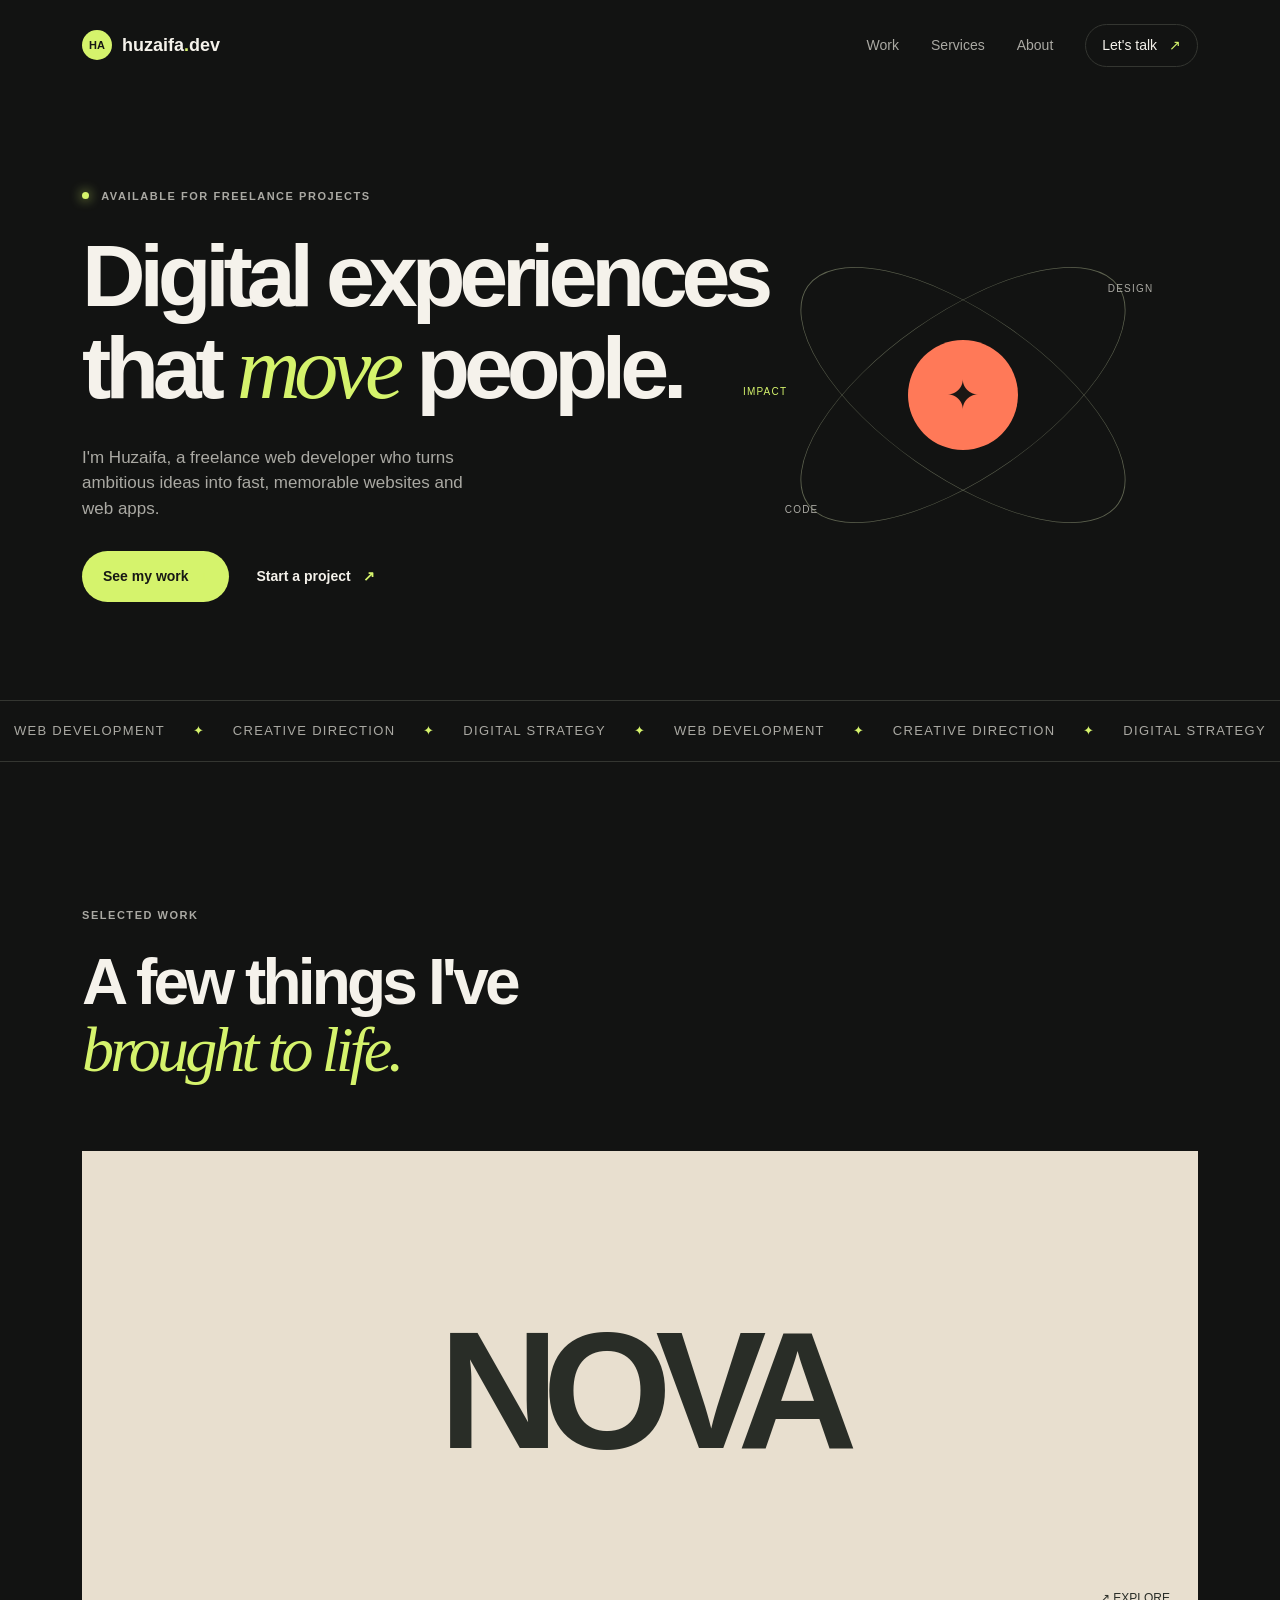
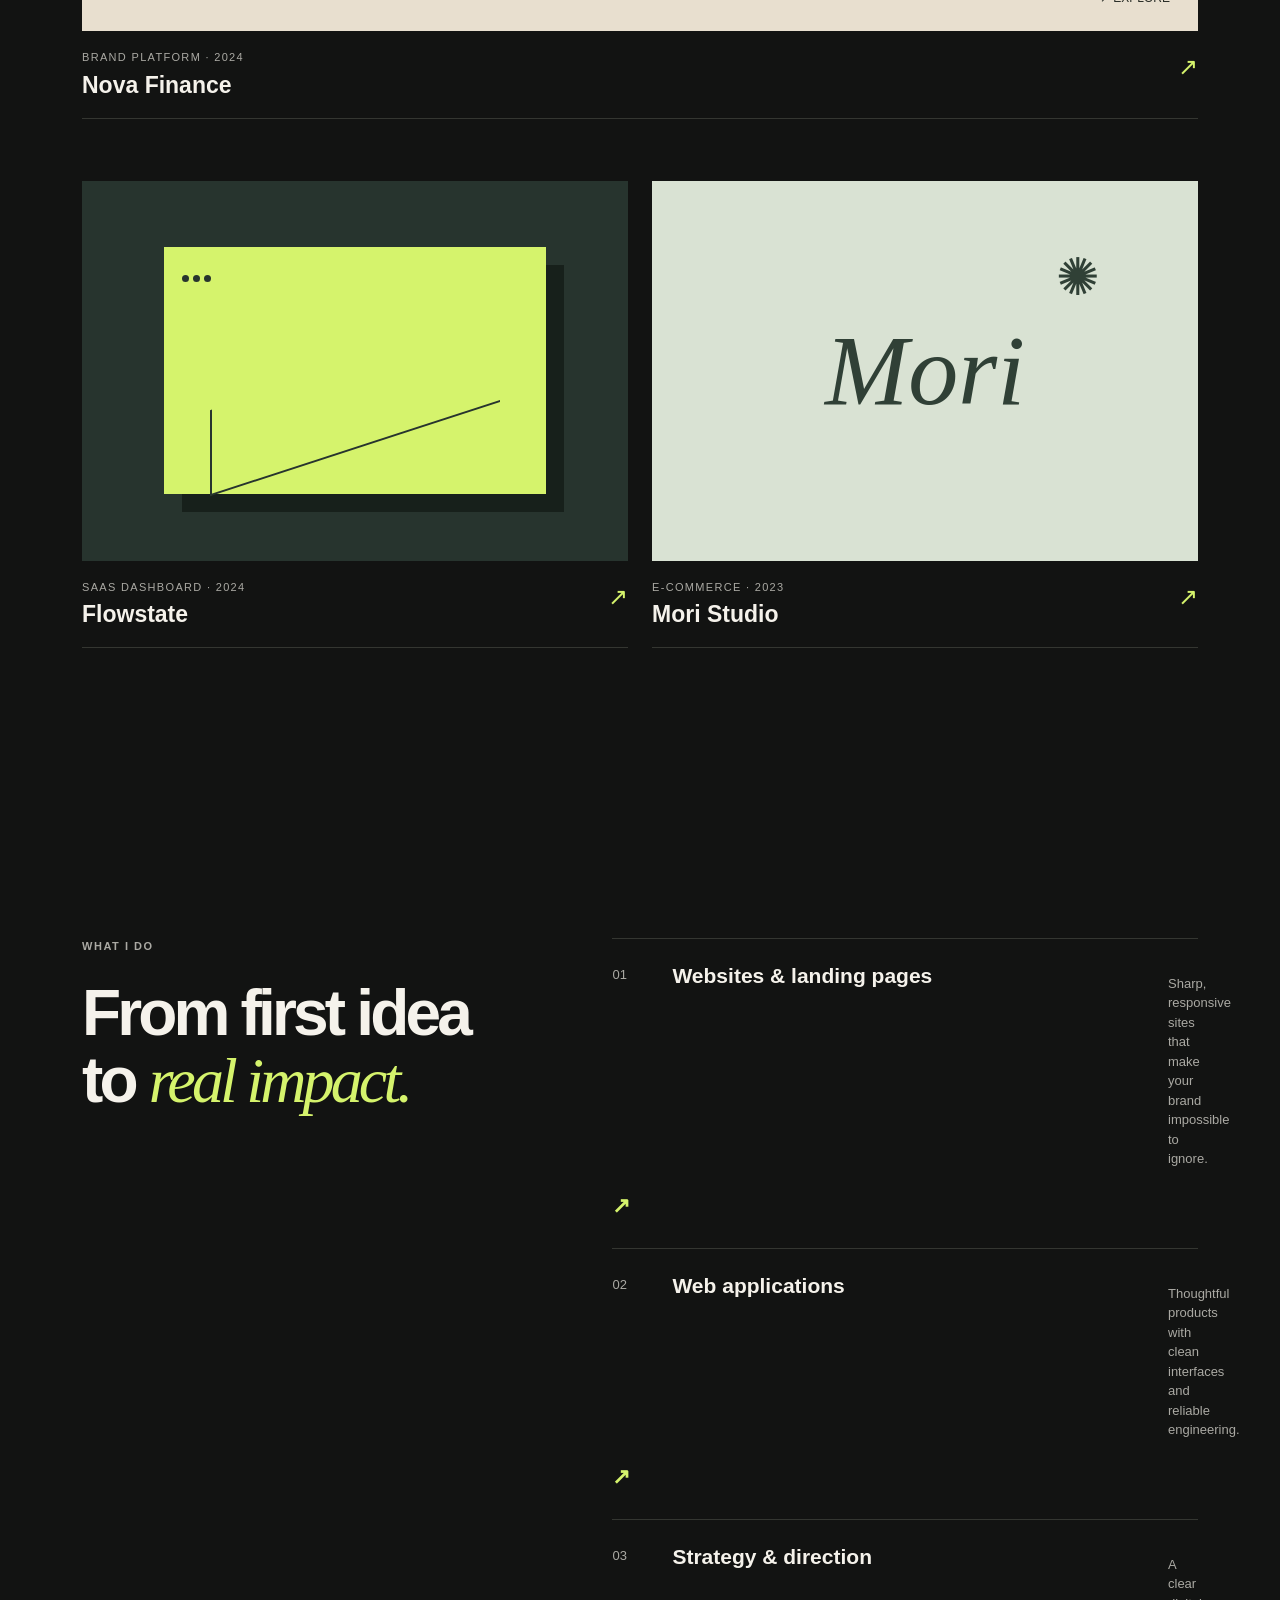
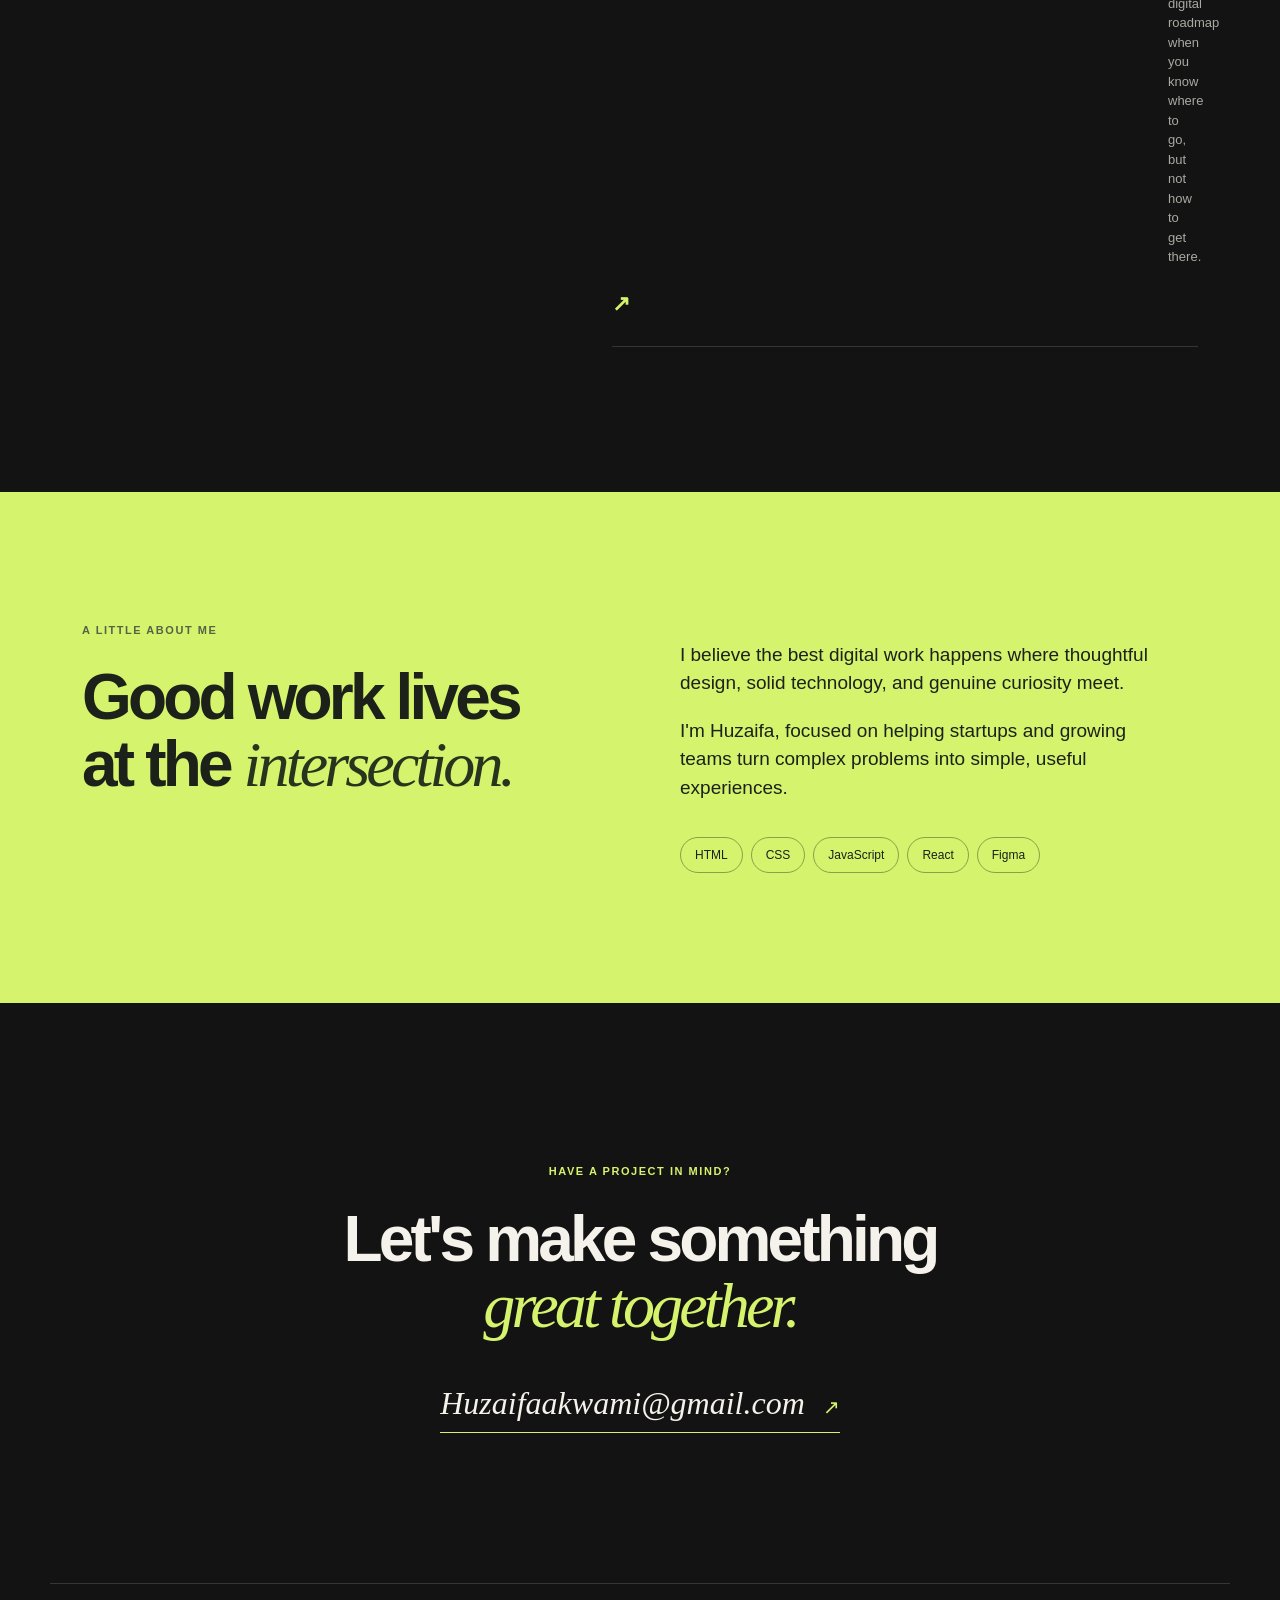
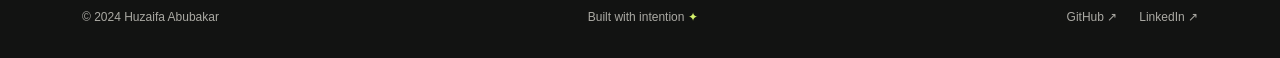
==== commit 1ea7ecf1: "Add Huzaifa Abubakar contact email to portfolio" ====
--- a/index.html
+++ b/index.html
@@ -18,7 +18,7 @@
     <section id="work" class="section-wrap section"><div class="section-heading"><p class="eyebrow">Selected work</p><h2>A few things I've<br><em>brought to life.</em></h2></div><div class="project-grid"><article class="project-card project-large"><div class="project-visual visual-one"><span class="visual-word">NOVA</span><span class="visual-ui">↗ explore</span></div><div class="project-meta"><div><p class="project-type">Brand platform · 2024</p><h3>Nova Finance</h3></div><span class="arrow">↗</span></div></article><article class="project-card"><div class="project-visual visual-two"><div class="dashboard"><span></span><span></span><span></span><div class="chart"></div></div></div><div class="project-meta"><div><p class="project-type">SaaS dashboard · 2024</p><h3>Flowstate</h3></div><span class="arrow">↗</span></div></article><article class="project-card"><div class="project-visual visual-three"><span class="sun">✺</span><span class="serif-word">Mori</span></div><div class="project-meta"><div><p class="project-type">E-commerce · 2023</p><h3>Mori Studio</h3></div><span class="arrow">↗</span></div></article></div></section>
     <section id="services" class="section-wrap section services-section"><div class="section-heading"><p class="eyebrow">What I do</p><h2>From first idea<br>to <em>real impact.</em></h2></div><div class="services-list"><div class="service"><span>01</span><h3>Websites &amp; landing pages</h3><p>Sharp, responsive sites that make your brand impossible to ignore.</p><b>↗</b></div><div class="service"><span>02</span><h3>Web applications</h3><p>Thoughtful products with clean interfaces and reliable engineering.</p><b>↗</b></div><div class="service"><span>03</span><h3>Strategy &amp; direction</h3><p>A clear digital roadmap when you know where to go, but not how to get there.</p><b>↗</b></div></div></section>
     <section id="about" class="about-section"><div class="section-wrap about-grid"><div><p class="eyebrow">A little about me</p><h2>Good work lives<br>at the <em>intersection.</em></h2></div><div class="about-copy"><p>I believe the best digital work happens where thoughtful design, solid technology, and genuine curiosity meet.</p><p>I'm Huzaifa, focused on helping startups and growing teams turn complex problems into simple, useful experiences.</p><div class="stack"><span>HTML</span><span>CSS</span><span>JavaScript</span><span>React</span><span>Figma</span></div></div></div></section>
-    <section id="contact" class="contact-section section-wrap"><p class="eyebrow">Have a project in mind?</p><h2>Let's make something<br><em>great together.</em></h2><a class="contact-email" href="mailto:hello@example.com">hello@example.com <span>↗</span></a></section>
+    <section id="contact" class="contact-section section-wrap"><p class="eyebrow">Have a project in mind?</p><h2>Let's make something<br><em>great together.</em></h2><a class="contact-email" href="mailto:Huzaifaakwami@gmail.com">Huzaifaakwami@gmail.com <span>↗</span></a></section>
   </main>
   <footer class="site-footer section-wrap"><span>© 2024 Huzaifa Abubakar</span><span>Built with intention <i>✦</i></span><div><a href="https://github.com/Khuxaeper1105" target="_blank" rel="noreferrer">GitHub ↗</a><a href="https://www.linkedin.com/" target="_blank" rel="noreferrer">LinkedIn ↗</a></div></footer>
   <script>const toggle=document.querySelector('.menu-toggle'),nav=document.querySelector('.nav');toggle.addEventListener('click',()=>{const open=nav.classList.toggle('open');toggle.setAttribute('aria-expanded',open)});document.querySelectorAll('.nav a').forEach(link=>link.addEventListener('click',()=>{nav.classList.remove('open');toggle.setAttribute('aria-expanded','false')}));</script>
